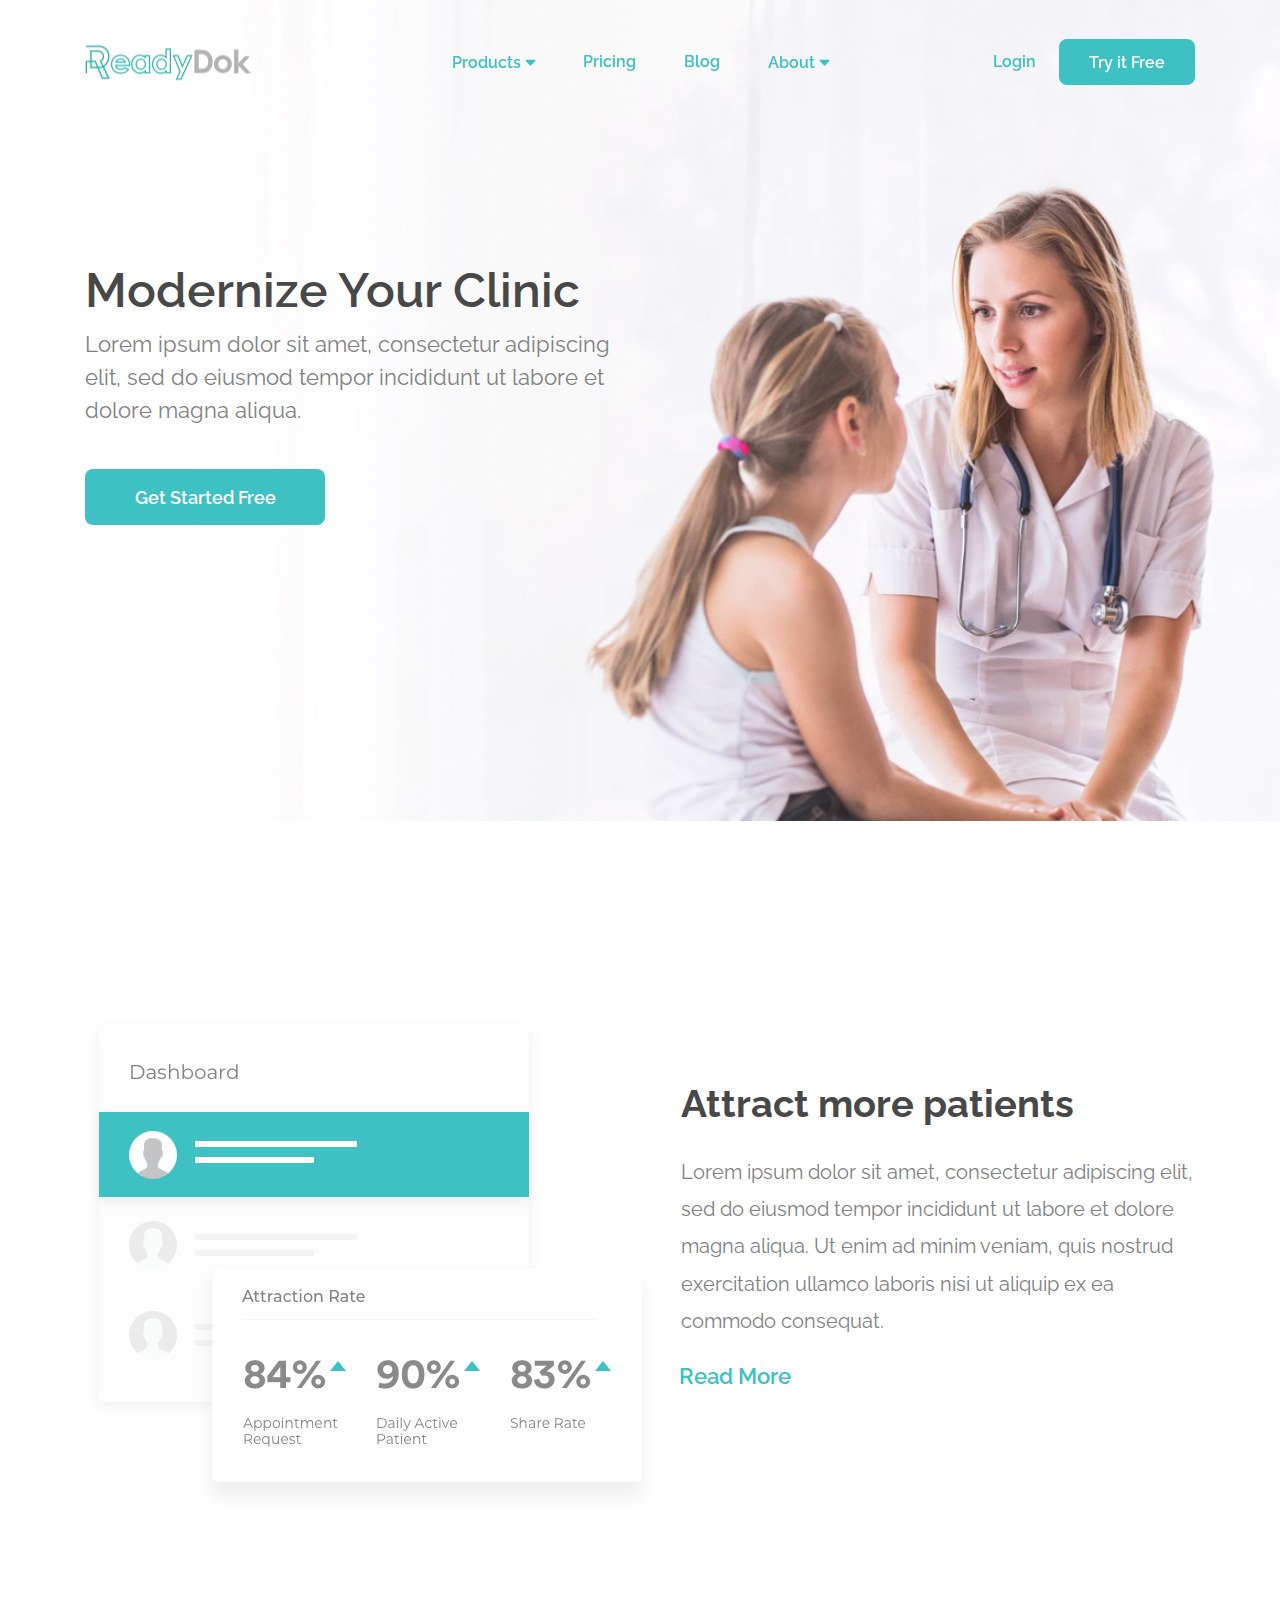
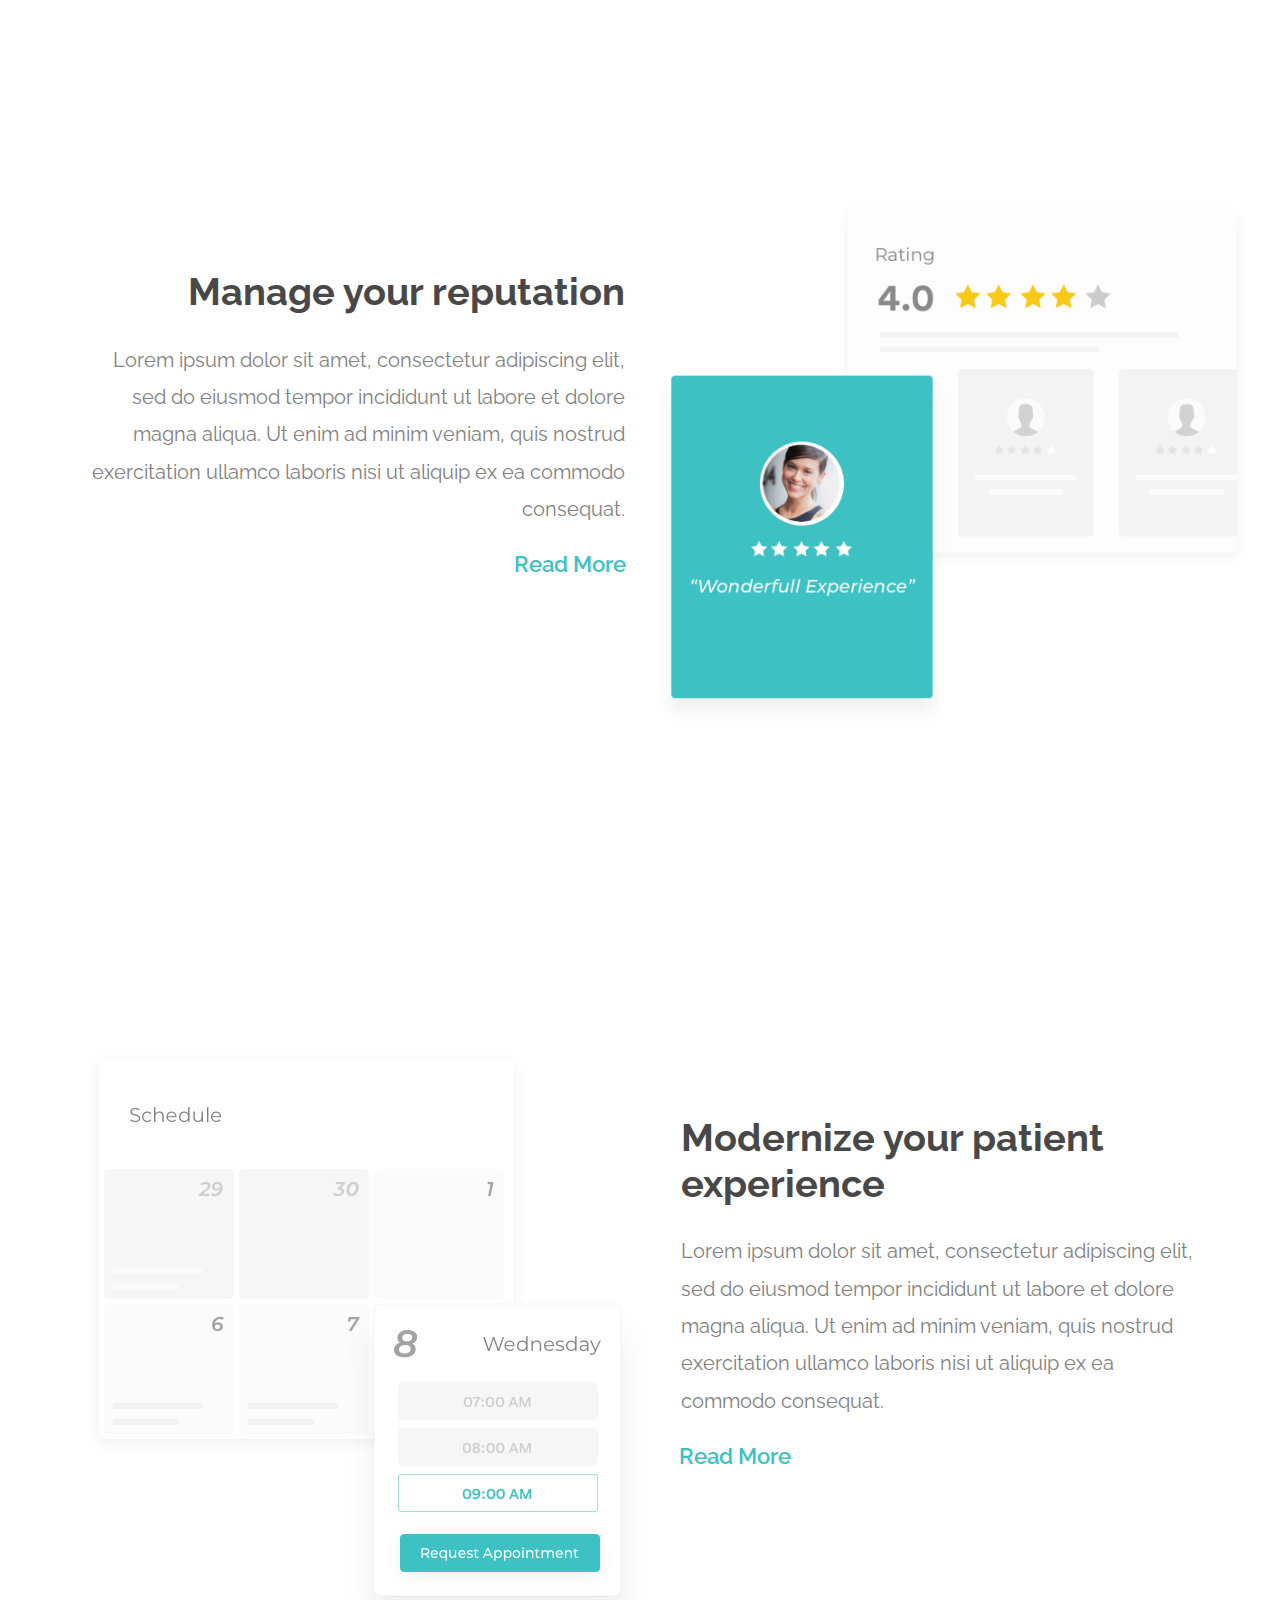
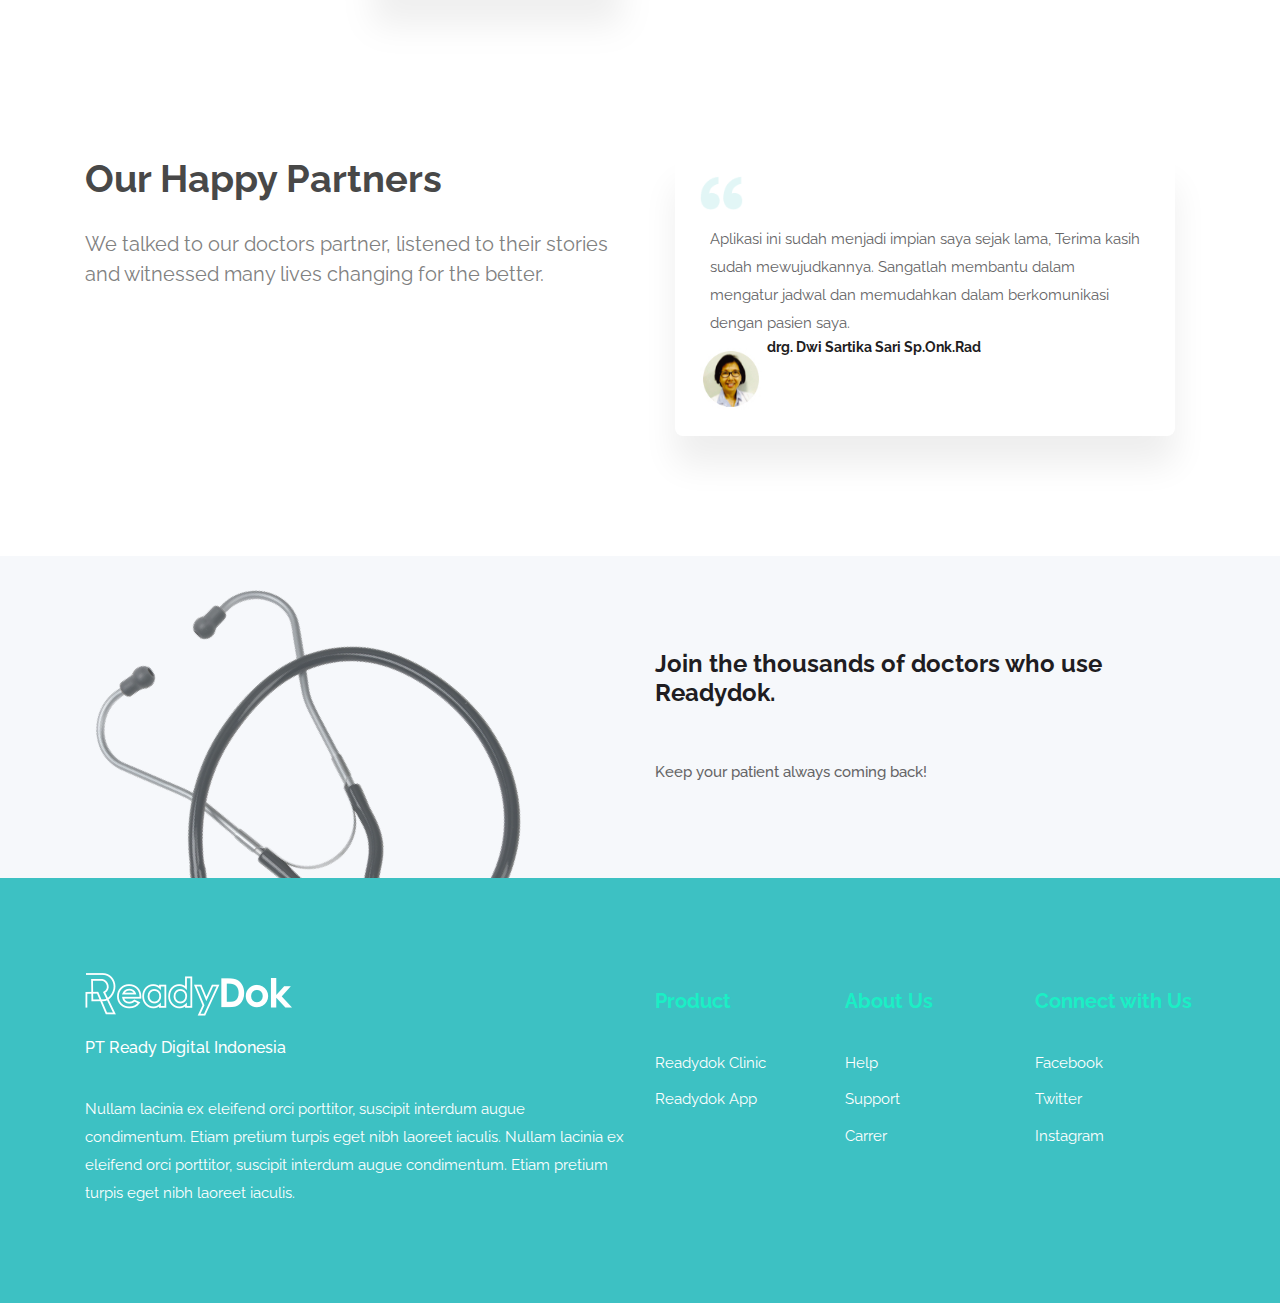
==== index.html @ 6774e6b7 "updated section form" ====
<!DOCTYPE html>
<html lang="en">
<head>
<title>Readydok - Modernize your clinic</title>
<meta charset="utf-8">
<meta http-equiv="X-UA-Compatible" content="IE=edge">
<meta name="description" content="HostSpace template project">
<meta name="viewport" content="width=device-width, initial-scale=1">
<link rel="stylesheet" type="text/css" href="styles/bootstrap-4.1.2/bootstrap.min.css">
<link href="plugins/font-awesome-4.7.0/css/font-awesome.min.css" rel="stylesheet" type="text/css">
<link rel="stylesheet" type="text/css" href="plugins/OwlCarousel2-2.2.1/owl.carousel.css">
<link rel="stylesheet" type="text/css" href="plugins/OwlCarousel2-2.2.1/owl.theme.default.css">
<link rel="stylesheet" type="text/css" href="plugins/OwlCarousel2-2.2.1/animate.css">
<link rel="stylesheet" type="text/css" href="styles/main_styles.css">
<link rel="stylesheet" type="text/css" href="styles/responsive.css">
</head>
<body>

<div class="super_container">
	
	<!-- Header -->

	<header class="header trans_400">
		<div class="container">
			<div class="row">
				<div class="col">
					<div class="header_content d-flex flex-row align-items-center justify-content-start trans_400">
						<div class="logo"><a href="#"><img src="images/logo-header.png" alt=""></a></div>
						<nav class="main_nav ml-auto mr-auto">
							<ul class="nav-menu navbar-nav flex-row">
								<li class="has-dropdown megamenu">
									<a href="#">Products</a>
									<div class="dropdown">
										<div class="dropdown-body">
											<div class="row">
												<div class="col-md-6">
													<img class="productpic" src="https://dwdqz3611m4qq.cloudfront.net/products/One_Wave_Showcase_nav.png" alt="">
													<h3>Product</h3>
													<p>TEsting aja ini siapa tao cocok sama isi fill nya</p>
													<a href="https://www.waveapps.com/onewave">Download sini</a>
												</div>
												<div class="col-md-6">
													<a href="#" class="dropdown-item" >
														<div class="headline">Ini headline</div>
														<div class="description">Ini descnyaoashdokasnfpajf</div>
													</a>
													<a href="#" class="dropdown-item" >
														<div class="headline">Ini headline</div>
														<div class="description">Ini descnyaoashdokasnfpajf</div>
													</a>
												</div>
											</div>
										</div>
									</div>
								</li>
								<li><a href="#">Pricing</a></li>
								<li><a href="#">Blog</a></li>
								<li class="has-dropdown">
										<a href="index.html">About</a>
										<div class="dropdown">
											<div class="dropdown-body">
												<ul class="dropdown-list">
													<li><a href=".html">Help</a></li>
													<li><a href=".html">Support</a></li>
												</ul>
											</div>
										</div>
									</li>
							</ul>
						</nav>
						<div class="log_reg">
							<div class="log_reg_content d-flex flex-row align-items-center justify-content-start">
								<div class="login log_reg_text"><a class="btn btn-link" href="#">Login</a></div>
								<div class="register log_reg_text"><a class="btn btn-secondary btn-lg" href="#">Try it Free</a></div>
							</div>
						</div>
						<div class="hamburger ml-auto"><i class="fa fa-bars" aria-hidden="true"></i></div>
					</div>
				</div>
			</div>
		</div>
	</header>

	<!-- Menu -->
	
	<div class="menu_overlay trans_400"></div>
	<div class="menu trans_400">
		<div class="menu_close_container"><div class="menu_close"><div></div><div></div></div></div>
		<div class="log_reg">
			<div class="log_reg_content d-flex flex-row align-items-center justify-content-end">
				<div class="login log_reg_text"><a href="#">Login</a></div>
				<div class="register log_reg_text"><a href="#">Register</a></div>
			</div>
		</div>
		<nav class="menu_nav">
			<ul>
				<li><a href=".html">Product</a></li>
				<li><a href=".html">Pricing</a></li>
				<li><a href=".html">Blog</a></li>
				<li><a href=".html">About Us</a></li>
			</ul>
		</nav>
	</div>

	<!-- Home -->

	<div class="home">
		<div class="home_background"></div>
		<div class="background_image background_city" style="background-image:url(images/image-hero.jpg)"></div>
		<div class="home_container">
			<div class="container">
				<div class="row">
					<div class="col-lg-6">
						<div class="home_content text-center">
							<div class="home_title">Modernize Your Clinic </div>
							<div class="home_text">Lorem ipsum dolor sit amet, consectetur adipiscing elit, sed do eiusmod tempor incididunt ut labore et dolore magna aliqua.</div>
						</div>
						<div class="getstarted log_reg_text"><a class="btn btn-secondary btn-lg" href="#">Get Started Free</a></div>
					</div>
				</div>
			</div>
		</div>
	</div>

	<!-- Intro -->

	<div class="intro">
		<div class="container">
			<div class="row intro_row">
				<div class="intro_dots magic_fade_in" style="background-image:url(images/dots.png)"></div>
				<!-- Intro Item -->
				<div class="col-lg-6 intro_col magic_fade_in">
					<div class="feature_images">
							<div class="intro_icon"><img src="images/icon-attract.png" alt=""></div>
					</div>
				</div>

				<!-- Intro Item -->
				<div class="col-lg-6 intro_col magic_fade_in">
					<div class="intro_item d-flex flex-column align-items-center justify-content-start text-center">
						<div class="intro_item_content">
							<div class="intro_item_title">Attract more patients</div>
							<div class="intro_item_text">
								<p>Lorem ipsum dolor sit amet, consectetur adipiscing elit, sed do eiusmod tempor incididunt ut labore et dolore magna aliqua. Ut enim ad minim veniam, quis nostrud exercitation ullamco laboris nisi ut aliquip ex ea commodo consequat.</p>
							</div>
							<div class="service_button trans_200"><a href="#">Read More</a></div>
						</div>
					</div>
				</div>
			</div>
		</div>
	</div>

	<!-- Services -->

	<div class="services">
		<div class="container">
			<div class="row services_row">
				
				<!-- Service -->
				<div class="col-lg-6 service_col magic_fade_in">
					<div class="section_2 d-flex flex-column align-items-center justify-content-start text-center trans_200">
						<div class="section_2_content">
							<div class="section_2_title">Manage your reputation</div>
							<div class="section_2_text">
								<p>Lorem ipsum dolor sit amet, consectetur adipiscing elit, sed do eiusmod tempor incididunt ut labore et dolore magna aliqua. Ut enim ad minim veniam, quis nostrud exercitation ullamco laboris nisi ut aliquip ex ea commodo consequat.</p>
							</div>
							<div class="manage_button trans_200"><a href="#">Read More</a></div>	
						</div>
					</div>
				</div>

				<!-- Service -->
				<div class="col-lg-6 service_col magic_fade_in">
					<div class="feature_images">
						<div class="manage_image"><img src="images/icon-manage.png" alt=""></div>
					</div>
				</div>
			</div>
		</div>
	</div>

	<!-- Pricing -->

	<div class="intro">
			<div class="container">
				<div class="row intro_row">
					<div class="intro_dots magic_fade_in" style="background-image:url(images/dots.png)"></div>
					<!-- Intro Item -->
					<div class="col-lg-6 intro_col magic_fade_in">
						<div class="feature_images">
								<div class="intro_icon"><img src="images/icon-modernize.png" alt=""></div>
						</div>
					</div>
	
					<!-- Intro Item -->
					<div class="col-lg-6 intro_col magic_fade_in">
						<div class="intro_item d-flex flex-column align-items-center justify-content-start text-center">
							<div class="intro_item_content">
								<div class="intro_item_title">Modernize your patient experience</div>
								<div class="intro_item_text">
									<p>Lorem ipsum dolor sit amet, consectetur adipiscing elit, sed do eiusmod tempor incididunt ut labore et dolore magna aliqua. Ut enim ad minim veniam, quis nostrud exercitation ullamco laboris nisi ut aliquip ex ea commodo consequat.</p>
								</div>
								<div class="service_button trans_200"><a href="#">Read More</a></div>
							</div>
						</div>
					</div>
				</div>
			</div>
	</div>

	
	<!--Testimoni-->
	<div class="testimoni">
		<div class="container">
			<div class="row testimoni_row">
				<!--Testimoni-->
				<div class="col-lg-6 service_col magic_fade_in">
					<div class="testimoni d-flex flex-column align-items-center justify-content-start text-center trans_200">
						<div class="testmoni_content">
							<div class="testimoni_title">Our Happy Partners</div>
							<div class="testimoni_text">We talked to our doctors partner, listened to their stories and witnessed many lives changing for the better.</div>
						</div>
					</div>
				</div>
				<div class="col-lg-6 service_col magic_fade_in">
					<div class="testimoni-box d-flex flex-column align-items-center justify-content-start text-center trans_200">
						<div class="card style="background-color: #ffffff;>
							<div class="card-body">
								<div class="col-md-12 text-center" style="height:50px;">
									<img class="citation" src="images/group-19.png"  alt="">
								</div>
								<div class="col-md-12 text-center">
									<p>Aplikasi ini sudah menjadi impian saya sejak lama, Terima kasih sudah mewujudkannya. Sangatlah membantu dalam mengatur jadwal dan memudahkan dalam berkomunikasi dengan pasien saya.</p>
								</div>
								<div class="col-md-4 text-center">
									<img class="doctorpp" src="images/group-3-copy.jpg" alt="">
								</div>
								<div class="col-md-8 text-center">
									<h3>drg. Dwi Sartika Sari Sp.Onk.Rad</h3>
								</div>
							</div>
						</div>
					</div>
				</div>
			</div>
		</div>
	</div>
	

	<!-- Why Choose Us -->

	<div class="choice">
		<div class="container">
			<div class="row row-lg-eq-height">
				
				<!-- Choice Image -->
				<div class="col-lg-6 choice_col magic_fade_in">
					<div class="choice_image"><img src="images/heine-gamma-32-acoustic-stethoscope.png" alt=""></div>
				</div>

				<!-- Choice Content -->
				<div class="col-lg-6 choice_col magic_fade_in">
					<div class="choice_content">
						<div class="section_title magic_fade_in"><h3>Join the thousands of doctors who use Readydok.</h3></div>
						<div class="choice_text">
							<p>Keep your patient always coming back!</p>
						</div>
						<!--Here container form-->
					</div>
				</div>
			</div>
		</div>
	</div>

	<!-- CTA -->
<!-- 
	<div class="cta">
		<div class="container">
		</div>
	</div> -->

	<!-- Footer -->

	<footer class="footer magic_fade_in">
		<div class="container">
			<div class="row">
				
				<div class="col-lg-6 footer_col magic_fade_in">
					<div class="footer_about">
						<div class="footer_logo"><a href="#"><img src="images/logo.png" alt=""></a></div>
						<div class="copyright"><p>PT Ready Digital Indonesia</p></div>
						<div class="footer_text">
							<p>Nullam lacinia ex eleifend orci porttitor, suscipit interdum augue condimentum. Etiam pretium turpis eget nibh laoreet iaculis. Nullam lacinia ex eleifend orci porttitor, suscipit interdum augue condimentum. Etiam pretium turpis eget nibh laoreet iaculis.</p>
						</div>
					</div>
				</div>

				<div class="col-lg-6 footer_col">
					<div class="footer_links">
						<div class="row">
							<div class="col-sm-4 footer_list_col magic_fade_in">
								<div class="footer_list_container">
									<div class="footer_list_title">Product</div>
									<ul class="footer_list">
										<li><a href="#">Readydok Clinic</a></li>
										<li><a href="#">Readydok App</a></li>
									</ul>
								</div>
							</div>
							<div class="col-sm-4 footer_list_col magic_fade_in">
								<div class="footer_list_container">
									<div class="footer_list_title">About Us</div>
									<ul class="footer_list">
										<li><a href="#">Help</a></li>
										<li><a href="#">Support</a></li>
										<li><a href="#">Carrer</a></li>
									</ul>
								</div>
							</div>
							<div class="col-sm-4 footer_list_col magic_fade_in">
								<div class="footer_list_container">
									<div class="footer_list_title">Connect with Us</div>
									<ul class="footer_list">
										<li><a href="#">Facebook</a></li>
										<li><a href="#">Twitter</a></li>
										<li><a href="#">Instagram</a></li>
									</ul>
								</div>
							</div>
						</div>
					</div>
				</div>

			</div>
		</div>
	</footer>
</div>

<script src="js/jquery-3.2.1.min.js"></script>
<script src="styles/bootstrap-4.1.2/popper.js"></script>
<script src="styles/bootstrap-4.1.2/bootstrap.min.js"></script>
<script src="plugins/greensock/TweenMax.min.js"></script>
<script src="plugins/greensock/TimelineMax.min.js"></script>
<script src="plugins/scrollmagic/ScrollMagic.min.js"></script>
<script src="plugins/OwlCarousel2-2.2.1/owl.carousel.js"></script>
<script src="plugins/easing/easing.js"></script>
<script src="plugins/progressbar/progressbar.min.js"></script>
<script src="plugins/parallax-js-master/parallax.min.js"></script>
<script src="js/custom.js"></script>
</body>
</html>
---- styles/main_styles.css ----
@charset "utf-8";
/* CSS Document */

/******************************

[Table of Contents]

1. Fonts
2. Body and some general stuff
3. Header
4. Menu
5. Home
6. Intro
7. Services
8. Pricing
9. Why Choose Us
10. CTA
11. Footer


******************************/

/***********
1. Fonts
***********/

@import url('https://fonts.googleapis.com/css?family=Raleway:300,400,500,600,700,800,900');

/*********************************
2. Body and some general stuff
*********************************/

*
{
	margin: 0;
	padding: 0;
	-webkit-font-smoothing: antialiased;
	-webkit-text-shadow: rgba(0,0,0,.01) 0 0 1px;
	text-shadow: rgba(0,0,0,.01) 0 0 1px;
}
body
{
	font-family: 'Raleway', sans-serif;
	font-size: 14px;
	font-weight: 400;
	background: #FFFFFF;
	color: #a5a5a5;
}
div
{
	display: block;
	position: relative;
	-webkit-box-sizing: border-box;
    -moz-box-sizing: border-box;
    box-sizing: border-box;
}
ul
{
	list-style: none;
	margin-bottom: 0px;
}
p
{
	font-family: 'Raleway', sans-serif;
	font-size: 15px;
	line-height: 1.8666;
	font-weight: 400;
	color: #656566;
	-webkit-font-smoothing: antialiased;
	-webkit-text-shadow: rgba(0,0,0,.01) 0 0 1px;
	text-shadow: rgba(0,0,0,.01) 0 0 1px;
}
p a
{
	display: inline;
	position: relative;
	color: inherit;
	border-bottom: solid 1px #ffa07f;
	-webkit-transition: all 200ms ease;
	-moz-transition: all 200ms ease;
	-ms-transition: all 200ms ease;
	-o-transition: all 200ms ease;
	transition: all 200ms ease;
}
p:last-of-type
{
	margin-bottom: 0;
}
a
{
	-webkit-transition: all 200ms ease;
	-moz-transition: all 200ms ease;
	-ms-transition: all 200ms ease;
	-o-transition: all 200ms ease;
	transition: all 200ms ease;
}
a, a:hover, a:visited, a:active, a:link
{
	text-decoration: none;
	-webkit-font-smoothing: antialiased;
	-webkit-text-shadow: rgba(0,0,0,.01) 0 0 1px;
	text-shadow: rgba(0,0,0,.01) 0 0 1px;
}
p a:active
{
	position: relative;
	color: #FF6347;
}
p a:hover
{
	color: #FFFFFF;
	background: #ffa07f;
}
p a:hover::after
{
	opacity: 0.2;
}
::selection
{
	background: rgba(27,239,197,0.75);
	color: #FFFFFF;
}
p::selection
{
	
}
h1{font-size: 48px;}
h2{font-size: 36px;}
h3{font-size: 24px;}
h4{font-size: 18px;}
h5{font-size: 14px;}
h1, h2, h3, h4, h5, h6
{
	font-family: 'Raleway', sans-serif;
	-webkit-font-smoothing: antialiased;
	-webkit-text-shadow: rgba(0,0,0,.01) 0 0 1px;
	text-shadow: rgba(0,0,0,.01) 0 0 1px;
	line-height: 1.2;
	font-weight: 700;
	color: #1f1d22;
}
h1::selection, 
h2::selection, 
h3::selection, 
h4::selection, 
h5::selection, 
h6::selection
{
	
}
.form-control
{
	color: #db5246;
}
section
{
	display: block;
	position: relative;
	box-sizing: border-box;
}
.clear
{
	clear: both;
}
.clearfix::before, .clearfix::after
{
	content: "";
	display: table;
}
.clearfix::after
{
	clear: both;
}
.clearfix
{
	zoom: 1;
}
.float_left
{
	float: left;
}
.float_right
{
	float: right;
}
.trans_200
{
	-webkit-transition: all 200ms ease;
	-moz-transition: all 200ms ease;
	-ms-transition: all 200ms ease;
	-o-transition: all 200ms ease;
	transition: all 200ms ease;
}
.trans_300
{
	-webkit-transition: all 300ms ease;
	-moz-transition: all 300ms ease;
	-ms-transition: all 300ms ease;
	-o-transition: all 300ms ease;
	transition: all 300ms ease;
}
.trans_400
{
	-webkit-transition: all 400ms ease;
	-moz-transition: all 400ms ease;
	-ms-transition: all 400ms ease;
	-o-transition: all 400ms ease;
	transition: all 400ms ease;
}
.trans_500
{
	-webkit-transition: all 500ms ease;
	-moz-transition: all 500ms ease;
	-ms-transition: all 500ms ease;
	-o-transition: all 500ms ease;
	transition: all 500ms ease;
}
.fill_height
{
	height: 100%;
}
.super_container
{
	width: 100%;
	overflow: hidden;
}
.prlx_parent
{
	overflow: hidden;
}
.prlx
{
	height: 130% !important;
}
.parallax-window
{
    min-height: 400px;
    background: transparent;
}
.parallax_background
{
	position: absolute;
	top: 0;
	left: 0;
	width: 100%;
	height: 100%;
}
.background_image
{
	position: absolute;
	top: 0;
	left: 0;
	width: 100%;
	height: 100%;
	background-repeat: no-repeat;
	background-size: cover;
	background-position: center center;
}
.nopadding
{
	padding: 0px !important;
}
.section_title h2
{
	color: #1f1d22;
	line-height: 0.75;
}

/*********************************
3. Header
*********************************/

.header
{
	position: fixed;
	top: 0;
	left: 0;
	width: 100vw;
	background: transparent;
	z-index: 100;
}
.header.scrolled
{
	background: #FFFFFF;
	padding-top: 6px;
	box-shadow: 0 5px 50px rgba(40,40,40,.15);
}
.header_content
{
	width: 100%;
	height: 124px;
	-webkit-transition: all 400ms ease;
	-moz-transition: all 400ms ease;
	-ms-transition: all 400ms ease;
	-o-transition: all 400ms ease;
	transition: all 400ms ease;
}
.header.scrolled .header_content
{
	height: 80px;
}
.logo
{
	position: absolute;
	top: 50%;
	left: 0;
	-webkit-transform: translateY(-50%);
	-moz-transform: translateY(-50%);
	-ms-transform: translateY(-50%);
	-o-transform: translateY(-50%);
	transform: translateY(-50%);
}
.logo a
{
	display: block;
	font-size: 24px;
	font-weight: 600;
	color: #FFFFFF;
}
.logo a span
{
	color: #1befc5;
}
.main_nav ul li:not(:last-child)
{
	margin-right: 48px;
}
.main_nav ul li a
{
	font-size: 16px;
	font-weight: 600;
	color: #3dc1c3;
}
.main_nav ul li.active a,
.main_nav ul li a:hover
{
	color: #0da1a3;
}
.log_reg
{
	position: absolute;
	top: 50%;
	right: 0;
	-webkit-transform: translateY(-50%);
	-moz-transform: translateY(-50%);
	-ms-transform: translateY(-50%);
	-o-transform: translateY(-50%);
	transform: translateY(-50%);
}
.log_reg_text a
{
	font-size: 16px;
	font-weight: 600;
	color: #FFFFFF;
}
.log_reg_text a:hover
{
	color: #1befc5;
}

.hamburger
{
	display: none;
	cursor: pointer;
	border: solid 1px transparent;
	border-radius: 7px;
	-webkit-transition: all 200ms ease;
	-moz-transition: all 200ms ease;
	-ms-transition: all 200ms ease;
	-o-transition: all 200ms ease;
	transition: all 200ms ease;
}
.hamburger:hover
{
	border: solid 1px rgba(255,255,255,0.15);
}
.hamburger i
{
	font-size: 20px;
	color: #FFFFFF;
	padding: 5px;
}
.btn-secondary
{
	background-color: #3dc1c3;
	border: none;
	color:#FFFFFF !important;
	border-radius: 8px;
	height: 46px;
	width: 136px;
	text-align: center;	
	vertical-align: middle;
	line-height: 32px;
}

.btn-secondary:hover
{
	background: #0da1a3;
	border: none;
	color: #FFFFFF !important;
	border-radius: 8px;
}
.btn-link
{
	margin-right: 10px;
	color: #3dc1c3 !important;
}

/*********************************
4. Menu
*********************************/

.menu
{
	position: fixed;
	top: 0;
	right: -350px;
	width: 350px;
	height: 100vh;
	background: #200e35;
	z-index: 102;
	padding-left: 30px;
	padding-right: 30px;
	padding-top: 50px;
}
.menu.active
{
	right: 0;
}
.menu_overlay
{
	position: fixed;
	top: 0;
	right: 0;
	width: 100vw;
	height: 100vh;
	background: rgba(255,255,255,0.55);
	z-index: 101;
	visibility: hidden;
	opacity: 0;
}
.menu_overlay.active
{
	visibility: visible;
	opacity: 1;
}
.menu_close_container
{
	position: absolute;
    top: 41px;
    left: 28px;
    width: 18px;
    height: 18px;
    transform-origin: center center;
    -webkit-transform: rotate(45deg);
    -moz-transform: rotate(45deg);
    -ms-transform: rotate(45deg);
    -o-transform: rotate(45deg);
    transform: rotate(45deg);
    cursor: pointer;
    z-index: 1;
}
.menu_close
{
    width: 100%;
    height: 100%;
    transform-style: preserve-3D;
}
.menu_close div
{
    width: 100%;
    height: 2px;
    background: #FFFFFF;
    top: 8px;
    -webkit-transition: all 200ms ease;
    -moz-transition: all 200ms ease;
    -ms-transition: all 200ms ease;
    -o-transition: all 200ms ease;
    transition: all 200ms ease;
}
.menu_close div:last-of-type
{
    -webkit-transform: rotate(90deg) translateX(-2px);
    -moz-transform: rotate(90deg) translateX(-2px);
    -ms-transform: rotate(90deg) translateX(-2px);
    -o-transform: rotate(90deg) translateX(-2px);
    transform: rotate(90deg) translateX(-2px);
    transform-origin: center;
}
.menu_close:hover div
{
    background: #1befc5;
}
.menu .log_reg
{
	display: block;
	position: relative;
	top: auto;
	right: auto;
	text-align: right;
}
.menu_nav
{
	margin-top: 50px;
}
.menu_nav ul li:not(:last-child)
{
	margin-bottom: 3px;
}
.menu_nav ul li a
{
	font-size: 24px;
	font-weight: 500;
	color: rgba(255,255,255,0.75);
}
.menu_nav ul li a:hover
{
	color: #1befc5;
}

/*********************************
5. Menu Extended
*********************************/

.nav-menu li.has-dropdown {
	position: relative;
  }
  
  .nav-menu li.has-dropdown>a:after {
	font-family: 'FontAwesome';
	content: "\f0d7";
	margin-left: 5px;
  }
  
  .nav-menu li.has-dropdown>.dropdown {
	position: absolute;
	left: 0;
	width: 200px;
	text-align: left;
	z-index: 60;
	-webkit-transform: translateY(10px);
	-ms-transform: translateY(10px);
	transform: translateY(10px);
	opacity: 0;
	visibility: hidden;
	-webkit-transition: 0.2s all;
	transition: 0.2s all;
  }
  
  .nav-menu li.has-dropdown:hover>.dropdown {
	margin-top: 30px;
	-webkit-transform: translateY(0px);
	-ms-transform: translateY(0px);
	transform: translateY(0px);
	opacity: 1;
	visibility: visible;
  }
  
  .nav-menu li.has-dropdown>.dropdown .dropdown-body {
	background-color: #fff;
	-webkit-box-shadow: 0px 0px 10px 0px rgba(0, 0, 0, 0.1);
	box-shadow: 0px 0px 10px 0px rgba(0, 0, 0, 0.1);
	border-top: 2px solid #3dc1c3;
  }
  
  .dropdown .dropdown-list li {
	border-bottom: 1px solid #e8eaed;
  }
  
  .dropdown .dropdown-list li a {
	display: block;
	padding: 10px;
	line-height: 20px;
  }
  
  .dropdown .dropdown-heading {
	text-transform: uppercase;
	font-size: 14px;
	margin-top: 0px;
	margin-bottom: 10px;
	line-height: 30px;
  }
  
  /*----------------------------*\
	  mega dropdown
  \*----------------------------*/
  
  .nav-menu li.has-dropdown.megamenu {
	position: static;
  }
  
  .nav-menu li.has-dropdown.megamenu>.dropdown {
	width: 80%;
  }
  
  .nav-menu li.has-dropdown.megamenu>.dropdown .dropdown-body {
	margin-top: 30px;
	padding: 30px;
  }
  
  .nav-menu li.has-dropdown.megamenu>.dropdown .dropdown-list {
	margin-bottom: 30px;
  }
  
  .nav-menu li.has-dropdown.megamenu>.dropdown .dropdown-list li a {
	padding-left: 0px;
	padding-right: 0px;
  }
  
  .dropdown-body .productpic {
	height: 60%;
	width: 60%;
  }
  
  /*----------------------------*\
	  tab dropdown
  \*----------------------------*/
  
  .nav-menu li.has-dropdown.megamenu>.dropdown.tab-dropdown .tab-content {
	z-index: 70;
	position: relative;
	margin-left: -30px;
  }
  
  .nav-menu li.has-dropdown.megamenu>.dropdown.tab-dropdown .tab-nav {
	background-color: #1b1c1e;
	-webkit-box-shadow: 0px 0px 2px 0px rgba(0, 0, 0, 0.1);
	box-shadow: 0px 0px 2px 0px rgba(0, 0, 0, 0.1);
	position: relative;
	z-index: 60;
  }
  
  .nav-menu li.has-dropdown.megamenu>.dropdown.tab-dropdown .tab-nav li {
	border-bottom: 1px solid #323335;
  }
  
  .nav-menu li.has-dropdown.megamenu>.dropdown.tab-dropdown .tab-nav li a {
	display: block;
	padding: 15px;
	color: #fff;
	font-weight: 700;
	font-size: 12px;
	text-transform: uppercase;
  }
  
  .nav-menu li.has-dropdown.megamenu>.dropdown.tab-dropdown .tab-nav li.active {
	background: #ee4266
  }
  
  .nav-menu li.has-dropdown.megamenu>.dropdown.tab-dropdown .tab-nav li.active a {
	color: #fff;
  }
/*********************************
5. Home
*********************************/

.home
{
	width: 100%;
	height: 821px;
}
.home_background
{
	position: absolute;
	top: 0;
	left: 0;
	width: 100%;
	height: 100%;
	background-color: #4d1d85;
    background-image: linear-gradient(to bottom, #200e35, #4d1d85);
    background: #4d1d85;
    background: linear-gradient(to bottom, #200e35, #4d1d85);
    z-index: 1;
}
.background_city
{
	z-index: 3;
}
@-webkit-keyframes cloud_anim
{
	0%
	{
		left: -138px;
	}
	100%
	{
		left: calc(100vw + 138px);
	}
}
@keyframes cloud_anim
{
	0%
	{
		left: -138px;
	}
	100%
	{
		left: calc(100vw + 138px);
	}
}
.home_container
{
	position: absolute;
	left: 0;
	top: 31.9%;
	width: 100%;
	z-index: 5;
}
.home_content
{

}
.home_title
{
	font-size: 48px;
	font-weight: 600;
	color: #484848;
	line-height: 1.2;
	text-align: left;
}
.home_text
{
	max-width: 750px;
	font-size: 22px;
	color: #818181;
	margin-left: auto;
	margin-right: auto;
	margin-top: 9px;
	text-align: left;
}
.getstarted .btn-secondary
{
	margin-top: 42px;
	width: 240px;
	height: 56px;
	border-radius: 8px;
	font-size: 18px;
	text-align: center;	
	vertical-align: middle;
	line-height: 41px;
}

/*********************************
6. Intro
*********************************/

.intro
{
	width: 100%;
	background: #FFFFFF;
	padding-top: 96px;
	padding-bottom: 97px;
}
.intro_row
{
	margin-top: 98px;
}
.intro_dots
{
	position: absolute;
    top: -137px;
    left: 0;
    width: 100%;
    height: 100%;
    background-repeat: no-repeat;
    background-position: center center;
	background-size: contain;
}
.intro_icon_container
{
	width: 143px;
	height: 143px;
	border-radius: 50%;
	background: #d5dfe3;
}
.intro_col:nth-child(3) .intro_icon_container
{
	background: #1befc5;
}
.intro_icon_container::before
{
	position: absolute;
	top: 50%;
	left: 50%;
	-webkit-transform: translate(-50%, -50%);
	-moz-transform: translate(-50%, -50%);
	-ms-transform: translate(-50%, -50%);
	-o-transform: translate(-50%, -50%);
	transform: translate(-50%, -50%);
	width: 188px;
	height: 188px;
	border-radius: 50%;
	z-index: 0;
	background: rgba(213,223,227,0.25);
	content: '';
}
.intro_col:nth-child(3) .intro_icon_container::before
{
	background: rgba(27,239,197,0.25);
}


.intro_item_content
{
	padding-top: 66px;
	margin-left: 26px;
}
.intro_item_title
{
	font-size: 38px;
	font-weight: 700;
	color: #484848;
	line-height: 1.2;
	text-align: left;
}
.intro_item_text p
{
	margin-top: 27px;
	text-align: left;
	font-size: 20px;
	color: #818181;
}
.intro_button
{
	width: 257px;
	height: 63px;
	border-radius: 12px;
	background: #715691;
	margin-top: 86px;
}
.intro_button:hover
{
	background: #1befc5;
}
.intro_button a
{
	display: block;
	font-size: 16px;
	font-weight: 700;
	color: #FFFFFF;
	line-height: 63px;
}

/*********************************
7. Services
*********************************/

.services
{
	width: 100%;
	padding-top: 96px;
	padding-bottom: 127px;
}
.services .section_title h2
{
	color: #FFFFFF;
}
.services_row
{
	margin-top: 95px;
}
.service
{
	width: 100%;
	background: #FFFFFF;
	border-radius: 12px;
	padding-top: 58px;
	padding-bottom: 66px;
	padding-left: 30px;
	padding-right: 30px;
	border: solid 2px transparent;
}
.section_2_content
{
	padding-top: 66px;
}
.section_2_title
{
	font-size: 38px;
	font-weight: 700;
	color: #484848;
	line-height: 1.2;
	text-align: right;
}
.section_2_text p
{
	margin-top: 27px;
	text-align: right;
	font-size: 20px;
	color: #818181;
}
.manage_image img
{
	width: 110%;
}
.service_button
{
	position: absolute;
	left: 50%;
	margin-top: 5px;
	-webkit-transform: translateX(-50%);
	-moz-transform: translateX(-50%);
	-ms-transform: translateX(-50%);
	-o-transform: translateX(-50%);
	transform: translateX(-165%);
	width: 157px;
	height: 63px;
	text-align: left;
	font-size: 18px;
	border-radius: 12px;
	color: #3dc1c3 !important;
}
.service_button:hover
{
	color: #1befc5;
}
.service_button a
{
	display: block;
	font-size: 22px;
	font-weight: 600;
	color: #3dc1c3;
	line-height: 63px;
}
.service_button:hover a
{
	color: #1befc5;;
}

.manage_button
{
	position: absolute;
	right: 10%;
	margin-top: 5px;
	-webkit-transform: translateX(-50%);
	-moz-transform: translateX(-50%);
	-ms-transform: translateX(-50%);
	-o-transform: translateX(-50%);
	transform: translateX(35%);
	width: 157px;
	height: 63px;
	text-align: right;
	font-size: 18px;
	border-radius: 12px;
	color: #3dc1c3 !important;
}

.manage_button:hover
{
	color: #1befc5;
}

.manage_button a
{
	display: block;
	font-size: 22px;
	font-weight: 600;
	color: #3dc1c3;
	line-height: 63px;
}

.manage_button:hover a 
{
	color: #1befc5;;
}
/*********************************
8. Pricing
*********************************/

.pricing
{
	width: 100%;
	background: #FFFFFF;
	padding-top: 94px;
	padding-bottom: 98px;
}
.pricing_container
{
	width: 100%;
	border-radius: 12px;
	border: solid 2px #d5dfe3;
	overflow: hidden;
}
.pricing_item
{
	width: 25%;
}
.pricing_item:not(:last-child)
{
	border-right: solid 2px #d5dfe3;
}
.pricing_title
{
	height: 129px;
	background: #4d1d85;
	font-size: 30px;
	font-weight: 700;
	color: #FFFFFF;
	line-height: 129px;
	-webkit-transition: all 200ms ease;
	-moz-transition: all 200ms ease;
	-ms-transition: all 200ms ease;
	-o-transition: all 200ms ease;
	transition: all 200ms ease;
}
.pricing_item:hover .pricing_title
{
	color: #1befc5;
}
.pricing_content
{
	padding-top: 50px;
	padding-bottom: 37px;
}
.package_price
{
	font-size: 36px;
	font-weight: 700;
	color: #715691;
}
.package_price span
{
	display: inline-block;
	position: relative;
	font-size: 14px;
	font-weight: 500;
	color: #1f1d22;
	-webkit-transform: translate(-5px, 12px);
	-moz-transform: translate(-5px, 12px);
	-ms-transform: translate(-5px, 12px);
	-o-transform: translate(-5px, 12px);
	transform: translate(-5px, 12px);
}
.pricing_list
{
	margin-top: 89px;
}
.pricing_list ul li:not(:last-child)
{
	margin-bottom: 26px;
}
.pricing_list ul li span
{
	font-size: 16px;
	font-weight: 500;
	color: #656566;
	margin-left: 10px;
}
.pack_ok span
{
	color: #1f1d22 !important;
	font-weight: 600 !important;
}
.pricing_button
{
	width: 132px;
	height: 53px;
	margin-top: 75px;
	background: #1befc5;
	border-radius: 12px;
	-webkit-transition: all 200ms ease;
	-moz-transition: all 200ms ease;
	-ms-transition: all 200ms ease;
	-o-transition: all 200ms ease;
	transition: all 200ms ease;
}
.pricing_button a
{
	display: block;
	font-size: 16px;
	font-weight: 700;
	color: #35214d;
	line-height: 53px;
}
.pricing_button:hover
{
	background: #7836c6;
}
.pricing_button:hover a
{
	color: #FFFFFF;
}

/*********************************
9. Why Choose Us
*********************************/

.testimoni
{
	width: 100%;
	height: 400px;
	background: #FFFFFF;
}
.testimoni_content
{
	margin-top: 200px;
	padding-top: 66%;
}
.testimoni_title
{
	font-size: 38px;
	font-weight: 700;
	color: #484848;
	line-height: 1.2;
	text-align: left;
}
.testimoni_text
{
	margin-top: 27px;
	text-align: left;
	font-size: 20px;
	color: #818181;
}

.card
{
	height: 280px;
	width: 500px;
	border: none;
	border-radius: 8px;
	/* background-color: #FFFFFF; */
	box-shadow: 0 29px 34px 0 rgba(0, 0, 0, 0.07);
}

.card-body img
{
	float: left;
	width: 10%;
	margin-left: -10px;
}

.card-body p
{
	text-align: left;
}

.card-body .doctorpp
{
	margin-top: 10px;
	width: 50%;
}

.card-body h3
{
	font-size: 14px;
}
/*********************************
9. Why Choose Us
*********************************/

.choice
{
	width: 100%;
	background: #f6f8fb;
	z-index: -1;
}
.choice_image
{
	position: absolute;
	margin-bottom: -20%;
	bottom: 0;
	left: 25px;
}
.choice_content
{
	padding-top: 94px;
	padding-bottom: 91px;
}
.choice_text
{
	margin-top: 51px;
}
.choice_text p
{
	font-weight: 500;
}
.choice_list
{
	margin-top: 52px;
}
.choice_icon
{
	width: 64px;
	height: 64px;
}
.choice_icon img
{
	max-width: 100%;
}
.choice_title
{
	font-size: 18px;
	font-weight: 500;
	color: #1f1d22;
	margin-top: 20px;
}

/*********************************
10. CTA
*********************************/

.cta
{
	width: 100%;
	height: 120px;
	background: #3dc1c3;
}
.cta_content
{
	width: 100%;
	height: 135px;
	padding-left: 5px;
}
.cta_title
{
	display: inline-block;
	font-size: 36px;
	font-weight: 700;
	color: #FFFFFF;
	line-height: 1.2;
}
.cta_price
{
	font-size: 48px;
	color: #1befc5;
	font-weight: 700;
	-webkit-transform: translateY(-8px);
	-moz-transform: translateY(-8px);
	-ms-transform: translateY(-8px);
	-o-transform: translateY(-8px);
	transform: translateY(-8px);
}
.cta_price span
{
	font-size: 16px;
}
.cta_price span:first-child
{
	margin-right: 5px;
}
.cta_button
{
	width: 148px;
	height: 63px;
	border-radius: 12px;
	background: #1befc5;
	text-align: center;
	-webkit-transform: translateY(4px);
	-moz-transform: translateY(4px);
	-ms-transform: translateY(4px);
	-o-transform: translateY(4px);
	transform: translateY(4px);
	-webkit-transition: all 200ms ease;
	-moz-transition: all 200ms ease;
	-ms-transition: all 200ms ease;
	-o-transition: all 200ms ease;
	transition: all 200ms ease;
}
.cta_button a
{
	display: block;
	font-size: 16px;
	font-weight: 700;
	color: #35214d;
	line-height: 63px;
}
.cta_button:hover
{
	background: #26064c;
}
.cta_button:hover a
{
	color: #FFFFFF;
}

/*********************************
11. Footer
*********************************/

.footer
{
	width: 100%;
	background: #3dc1c3;
	padding-top: 95px;
	padding-bottom: 95px;
	z-index: 3;
}
.footer_logo
{
	font-size: 47px;
	color: #FFFFFF;
	font-weight: 600;
	line-height: 0.75;
}
.footer_logo span
{
	color: #1befc5;
}
.copyright
{
	font-size: 11px;
	font-weight: 400;
	color: #715691;
	margin-top: 17px;
}
.footer_text
{
	margin-top: 33px;
}
.footer_text p
{
	color: #FFFFFF;
}
.contact_container
{
	margin-top: 38px;
}
.contact_form > div:not(:last-of-type)
{
	margin-bottom: 21px;
}
.contact_input
{
	width: 100%;
	height: 49px;
	border: none;
	outline: none;
	border-radius: 12px;
	background: #715691;
	padding-left: 29px;
	color: #FFFFFF;
}
.contact_textarea
{
	height: 142px;
	padding-top: 15px;
}
.contact_input::-webkit-input-placeholder
{
	font-size: 12px !important;
	font-weight: 400 !important;
	color: #FFFFFF !important;
}
.contact_input:-moz-placeholder
{
	font-size: 12px !important;
	font-weight: 400 !important;
	color: #FFFFFF !important;
}
.contact_input::-moz-placeholder
{
	font-size: 12px !important;
	font-weight: 400 !important;
	color: #FFFFFF !important;
} 
.contact_input:-ms-input-placeholder
{ 
	font-size: 12px !important;
	font-weight: 400 !important;
	color: #FFFFFF !important;
}
.contact_input::input-placeholder
{
	font-size: 12px !important;
	font-weight: 400 !important;
	color: #FFFFFF !important;
}
.contact_button
{
	width: 108px;
	height: 52px;
	background: #1befc5;
	border: none;
	outline: none;
	border-radius: 12px;
	cursor: pointer;
	font-size: 16px;
	font-weight: 700;
	color: #35214d;
	margin-top: 23px;
}
.footer_links
{
	padding-top: 13px;
}
.footer_list_col:not(:nth-child(n+3))
{
	margin-bottom: 45px;
}
.footer_list_title
{
	font-size: 20px;
	font-weight: 700;
	color: #1befc5;
}
.footer_list
{
	margin-top: 36px;
}
.footer_list li:not(:last-of-type)
{
	margin-bottom: 14px;
}
.footer_list li a
{
	font-size: 15px;
	font-weight: 400;
	color: #FFFFFF;
}
.footer_list li a:hover
{
	color: #1befc5;
}

.copyright p
{
	color: #FFFFFF;
	font-weight: 500;
	font-size: 16px;
}
---- styles/responsive.css ----
@charset "utf-8";
/* CSS Document */

/******************************

[Table of Contents]

1. 1600px
2. 1440px
3. 1280px
4. 1199px
5. 1024px
6. 991px
7. 959px
8. 880px
9. 768px
10. 767px
11. 539px
12. 479px
13. 400px

******************************/

/************
1. 1600px
************/

@media only screen and (max-width: 1600px)
{
	
}

/************
2. 1440px
************/

@media only screen and (max-width: 1440px)
{
	
}

/************
3. 1380px
************/

@media only screen and (max-width: 1380px)
{
	
}

/************
3. 1280px
************/

@media only screen and (max-width: 1280px)
{
	
}

/************
4. 1199px
************/

@media only screen and (max-width: 1199px)
{
	.main_nav ul li:not(:last-child)
	{
		margin-right: 40px;
	}
	.cta_title
	{
		font-size: 30px;
	}
	.cta_price
	{
		font-size: 36px;
	}
}

/************
4. 1100px
************/

@media only screen and (max-width: 1100px)
{
	
}

/************
5. 1024px
************/

@media only screen and (max-width: 1024px)
{
	
}

/************
6. 991px
************/

@media only screen and (max-width: 991px)
{
	.main_nav,
	.log_reg
	{
		display: none;
	}
	.hamburger
	{
		display: block;
	}
	.domain_search_input
	{
		height: 50px;
	}
	.domain_search_dropdown
	{
		height: 50px;
	}
	.domain_search_input::-webkit-input-placeholder
	{
		font-size: 20px !important;
	}
	.domain_search_input:-moz-placeholder
	{
		font-size: 20px !important;
	}
	.domain_search_input::-moz-placeholder
	{
		font-size: 20px !important;
	} 
	.domain_search_input:-ms-input-placeholder
	{ 
		font-size: 20px !important;
	}
	.domain_search_input::input-placeholder
	{
		font-size: 20px !important;
	}
	.domain_search_selected,
	.domain_search_dropdown ul li,
	.domain_search_button
	{
		font-size: 20px;
	}
	.domain_search_button
	{
		height: 50px;
	}
	.intro_dots
	{
		display: none;
	}
	.intro_col:not(:last-child)
	{
		margin-bottom: 80px;
	}
	.service_col:not(:last-child)
	{
		margin-bottom: 95px;
	}
	.pricing_item
	{
		width: 50%;
	}
	.pricing_item:not(:last-child)
	{
		border-right: none;
	}
	.pricing_item:nth-child(odd)
	{
		border-right: solid 2px #d5dfe3;
	}
	.choice_image
	{
		display: none;
	}
	.cta_content
	{
		height: 300px;
	}
	.cta_price
	{
		margin-top: 11px;
	}
	.cta_button
	{
		margin-top: 11px;
	}
	.footer_col:not(:last-child)
	{
		margin-bottom: 95px;
	}
}

/************
7. 959px
************/

@media only screen and (max-width: 959px)
{
	
}

/************
8. 880px
************/

@media only screen and (max-width: 880px)
{
	
}

/************
9. 768px
************/

@media only screen and (max-width: 768px)
{
	
}

/************
10. 767px
************/

@media only screen and (max-width: 767px)
{
	.home_title
	{
		font-size: 48px;
	}
	.domain_search_form > div
	{
		width: 100%;
		margin-right: 0;
	}
	.domain_search_button
	{
		margin-top: 18px;
	}
	.contact_form > div:not(:last-of-type)
	{
		margin-bottom: 0px;
	}
	.contact_form div:not(:last-of-type)
	{
		margin-bottom: 21px;
	}
}

/************
11. 575px
************/

@media only screen and (max-width: 575px)
{
	h2
	{
		font-size: 30px;
	}
	p
	{
		font-size: 13px;
	}
	.home
	{
		height: 75vh;
	}
	.home_title
	{
		font-size: 36px;
	}
	.domain_search_input,
	.domain_search_dropdown,
	.domain_search_button
	{
		height: 40px;
	}
	.domain_search_input::-webkit-input-placeholder
	{
		font-size: 16px !important;
	}
	.domain_search_input:-moz-placeholder
	{
		font-size: 16px !important;
	}
	.domain_search_input::-moz-placeholder
	{
		font-size: 16px !important;
	} 
	.domain_search_input:-ms-input-placeholder
	{ 
		font-size: 16px !important;
	}
	.domain_search_input::input-placeholder
	{
		font-size: 16px !important;
	}
	.domain_search_selected,
	.domain_search_dropdown ul li,
	.domain_search_button
	{
		font-size: 16px;
	}
	.intro_icon_container
	{
		width: 100px;
		height: 100px;
	}
	.intro_icon_container::before
	{
		width: 133px;
		height: 133px;
	}
	.intro_icon
	{
	    width: 40px;
	    height: 40px;
	}
	.intro_item_content
	{
		padding-top: 58px;
	}
	.intro_item_text
	{
		margin-top: 22px;
	}
	.intro_button a
	{
		font-size: 14px;
		line-height: 53px;
	}
	.intro_button
	{
		width: 227px;
		height: 53px;
	}
	.pricing_item
	{
		width: 100%;
	}
	.pricing_item:not(:last-child)
	{
		border-right: none;
	}
	.pricing_item:nth-child(odd)
	{
		border-right: none;
	}
	.package_price
	{
		font-size: 30px;
	}
	.choice_icon
	{
		width: 48px;
		height: 48px;
	}
	.choice_title
	{
		font-size: 15px;
	}
	.cta_title
	{
		font-size: 24px;
	}
	.cta_content
	{
		height: 258px;
	}
	.cta_price
	{
		font-size: 24px;
		margin-top: 11px;
	}
	.cta_price span
	{
		font-size: 14px;
	}
	.cta_button
	{
		width: 128px;
		height: 53px;
		margin-top: 11px;
	}
	.cta_button a
	{
		font-size: 14px;
		line-height: 53px;
	}
	.footer_logo
	{
		font-size: 36px;
	}
	.footer_list_col:not(:nth-child(n+3))
	{
		margin-bottom: 0px;
	}
	.footer_list_col:not(:last-child)
	{
		margin-bottom: 60px;
	}
}

/************
11. 539px
************/

@media only screen and (max-width: 539px)
{
	
}

/************
12. 480px
************/

@media only screen and (max-width: 480px)
{
	
}

/************
13. 479px
************/

@media only screen and (max-width: 479px)
{
	
}

/************
14. 400px
************/

@media only screen and (max-width: 400px)
{
	
}
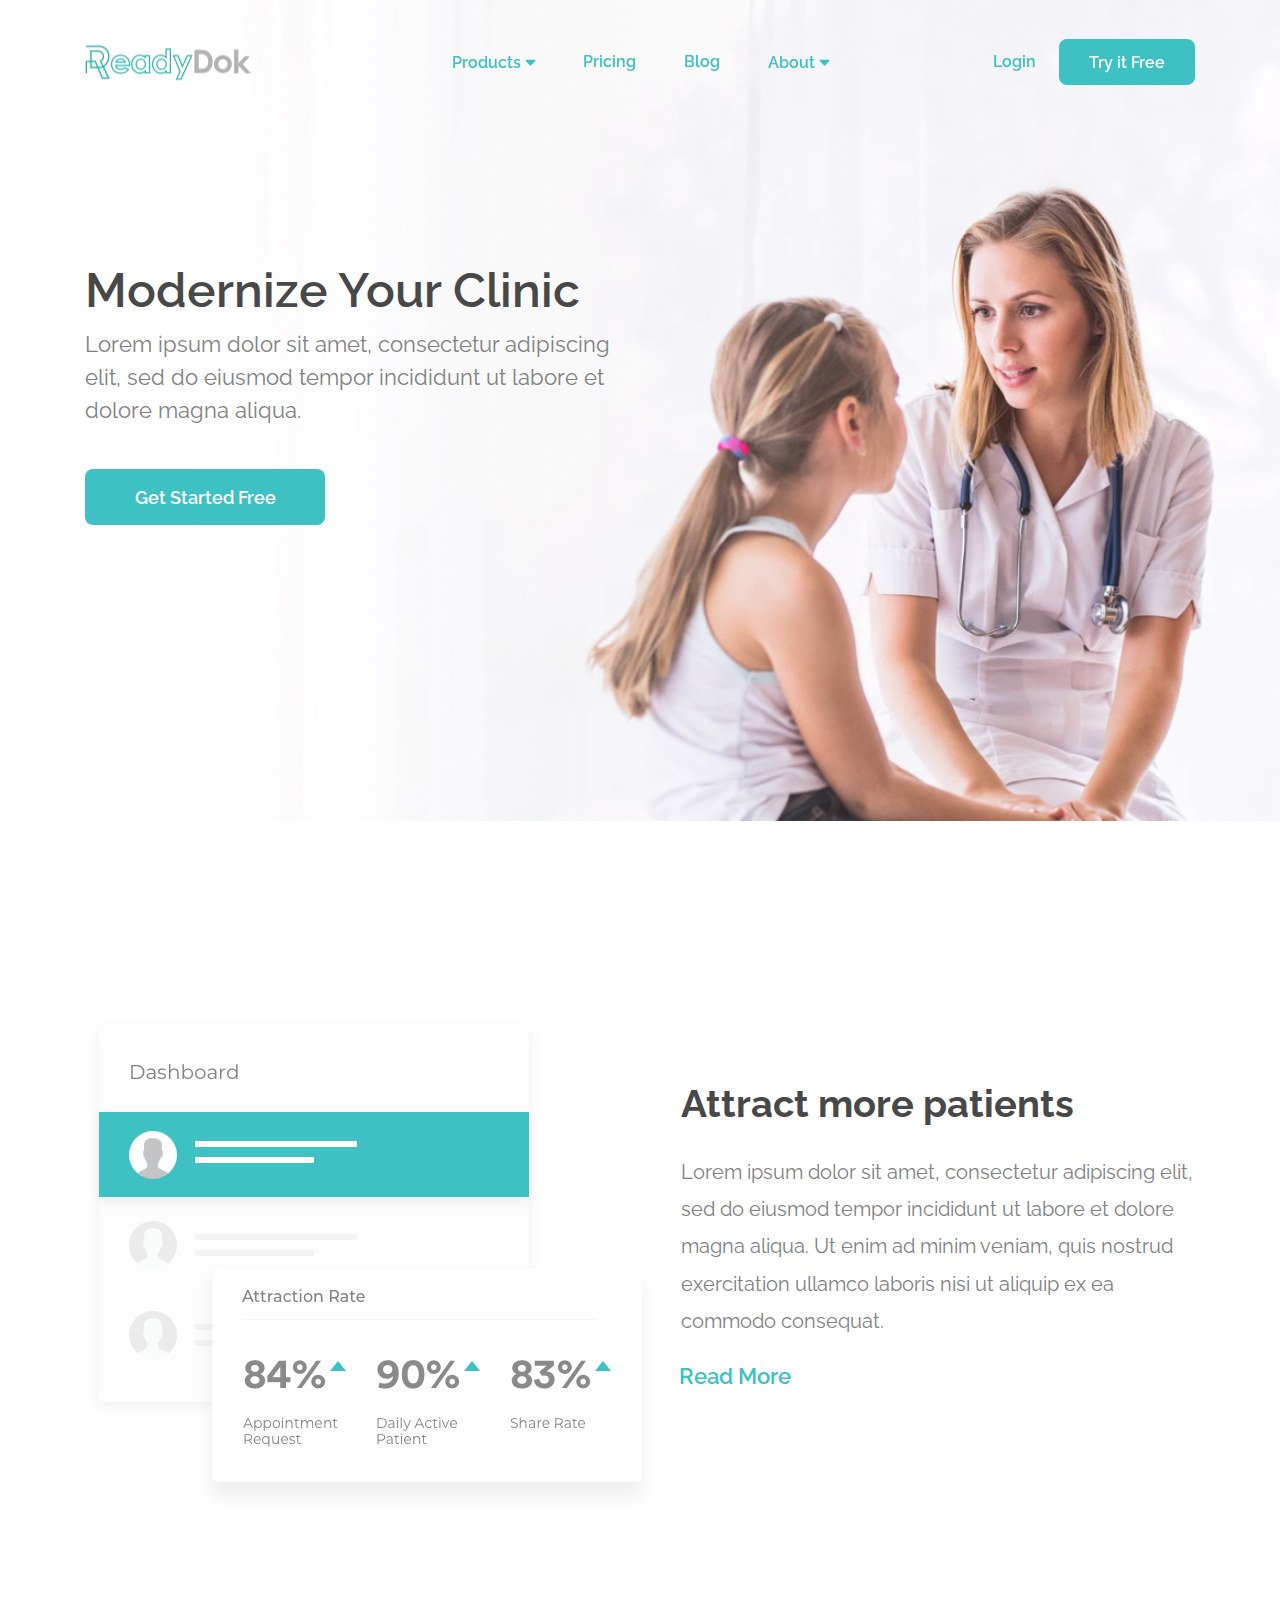
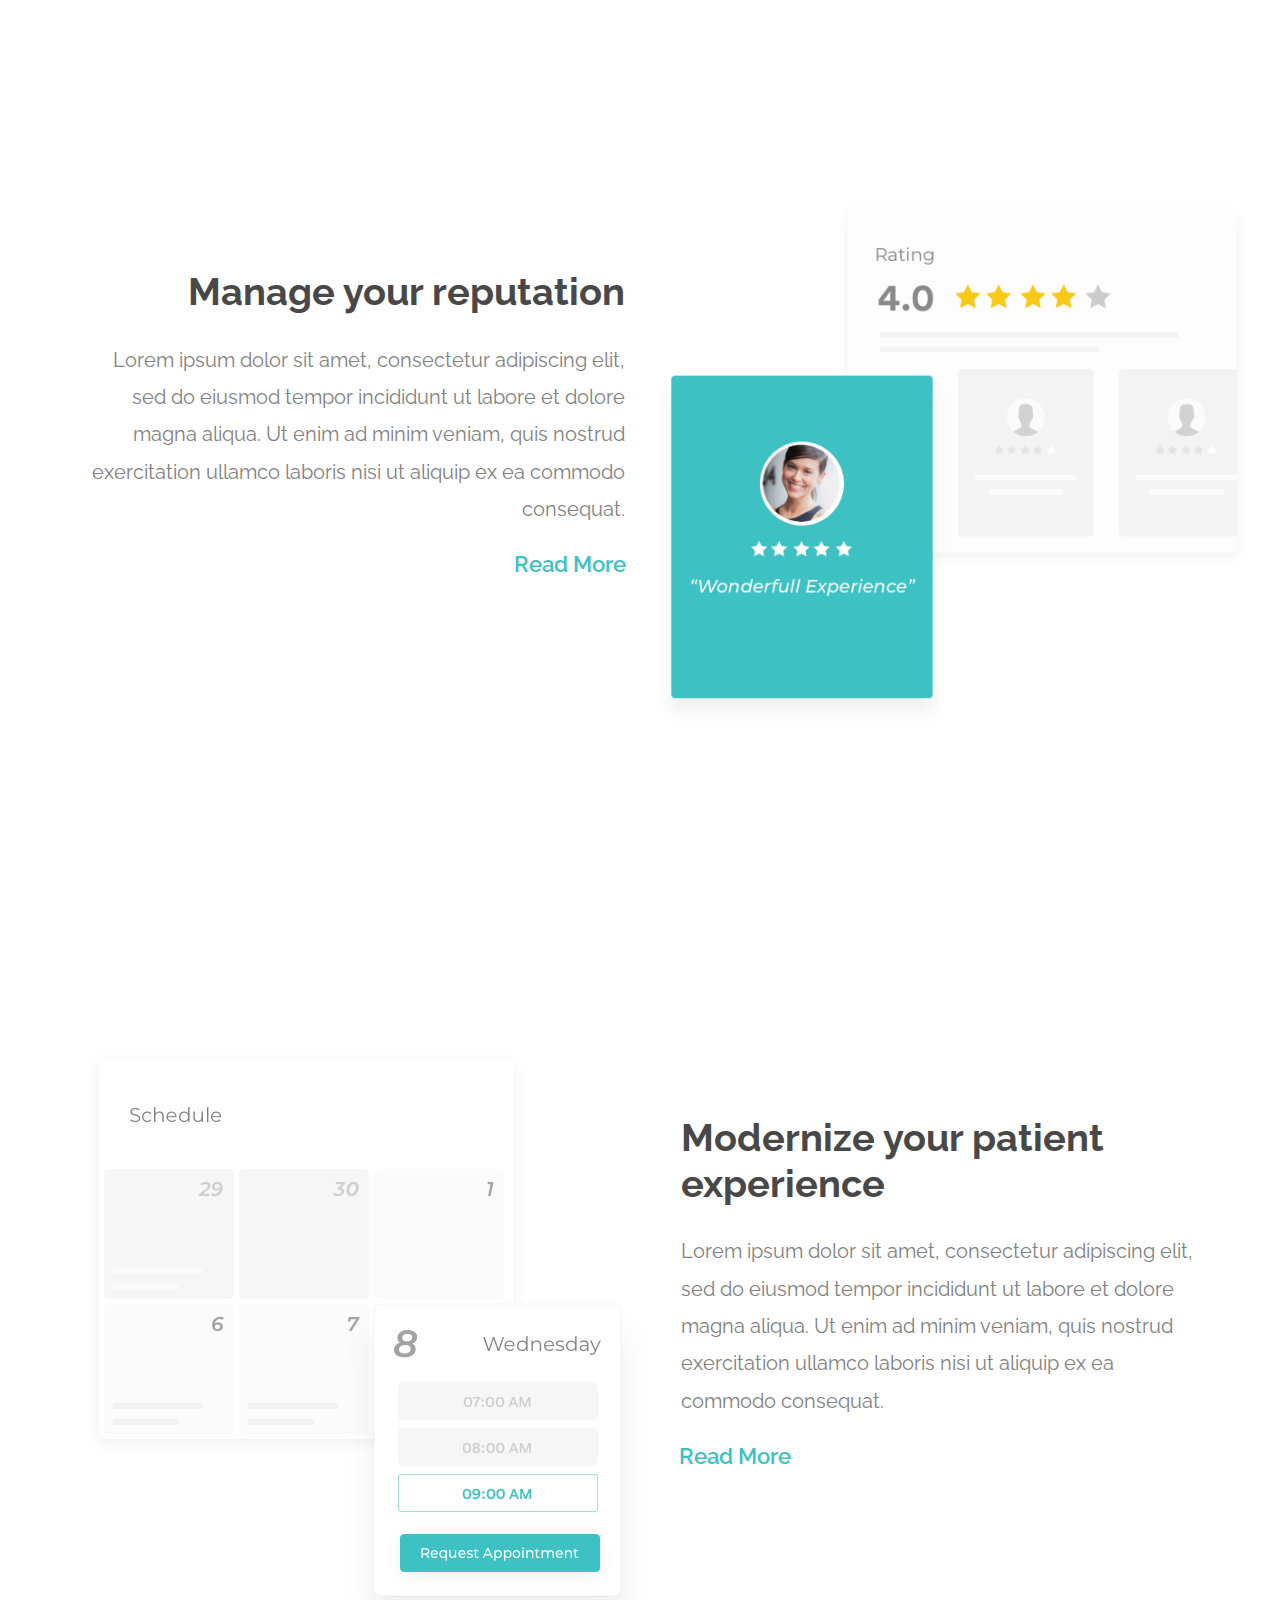
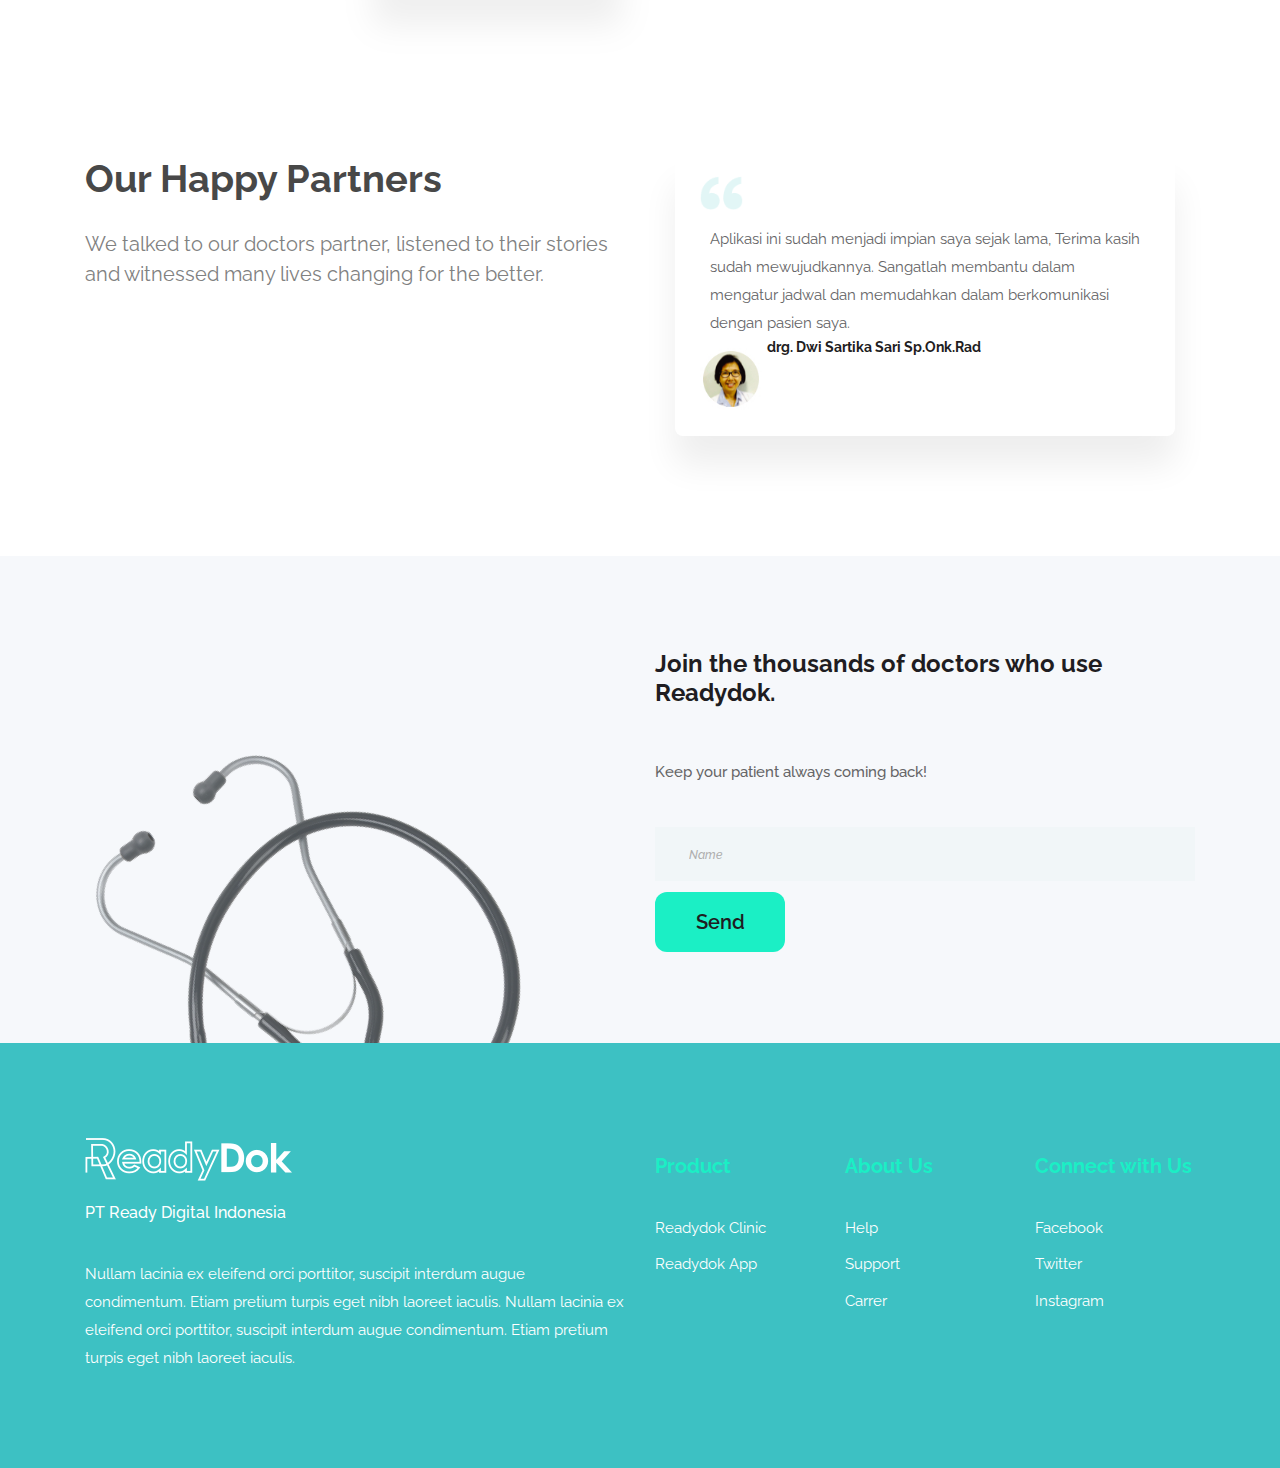
==== commit 327669fe: "updated section form" ====
--- a/index.html
+++ b/index.html
@@ -266,7 +266,10 @@
 						<div class="choice_text">
 							<p>Keep your patient always coming back!</p>
 						</div>
-						<!--Here container form-->
+						<form action="#" id="message_form" class="message_form">
+							<input type="text" class="message_input" placeholder="Name" required="required">
+							<button class="message_form_button">Send</button>
+						</form>
 					</div>
 				</div>
 			</div>
--- a/styles/main_styles.css
+++ b/styles/main_styles.css
@@ -1152,7 +1152,7 @@
 {
 	width: 100%;
 	background: #f6f8fb;
-	z-index: -1;
+	position: relative; 
 }
 .choice_image
 {
@@ -1160,6 +1160,8 @@
 	margin-bottom: -20%;
 	bottom: 0;
 	left: 25px;
+	position: absolute;
+	z-index: 1;
 }
 .choice_content
 {
@@ -1193,6 +1195,78 @@
 	font-weight: 500;
 	color: #1f1d22;
 	margin-top: 20px;
+}
+
+.message_form
+{
+	margin-top: 40px;
+}
+.message_input
+{
+	width: 100%;
+	height: 54px;
+	background: #f1f6f8;
+	border: none;
+	outline: none;
+	padding-left: 34px;
+}
+.message_input:not(:last-child)
+{
+	margin-bottom: 8px;
+}
+.message_input::-webkit-input-placeholder
+{
+	font-size: 12px !important;
+	font-weight: 500 !important;
+	font-style: italic;
+	color: #aeaeae !important;
+}
+.message_input:-moz-placeholder
+{
+	font-size: 12px !important;
+	font-weight: 500 !important;
+	font-style: italic;
+	color: #aeaeae !important;
+}
+.message_input::-moz-placeholder
+{
+	font-size: 12px !important;
+	font-weight: 500 !important;
+	font-style: italic;
+	color: #aeaeae !important;
+} 
+.message_input:-ms-input-placeholder
+{ 
+	font-size: 12px !important;
+	font-weight: 500 !important;
+	font-style: italic;
+	color: #aeaeae !important;
+}
+.message_input::input-placeholder
+{
+	font-size: 12px !important;
+	font-weight: 500 !important;
+	font-style: italic;
+	color: #aeaeae !important;
+}
+.message_textarea
+{
+	height: 250px;
+	padding-top: 17px;
+}
+.message_form_button
+{
+	width: 130px;
+	height: 60px;
+	background: #1befc5;
+	border: none;
+	outline: none;
+	font-size: 20px;
+	font-weight: 600;
+	color: #1f1d22;
+	border-radius: 12px;
+	cursor: pointer;
+	margin-top: 3px;
 }
 
 /*********************************
@@ -1283,7 +1357,8 @@
 	background: #3dc1c3;
 	padding-top: 95px;
 	padding-bottom: 95px;
-	z-index: 3;
+	position: relative; 
+	z-index: 5;
 }
 .footer_logo
 {
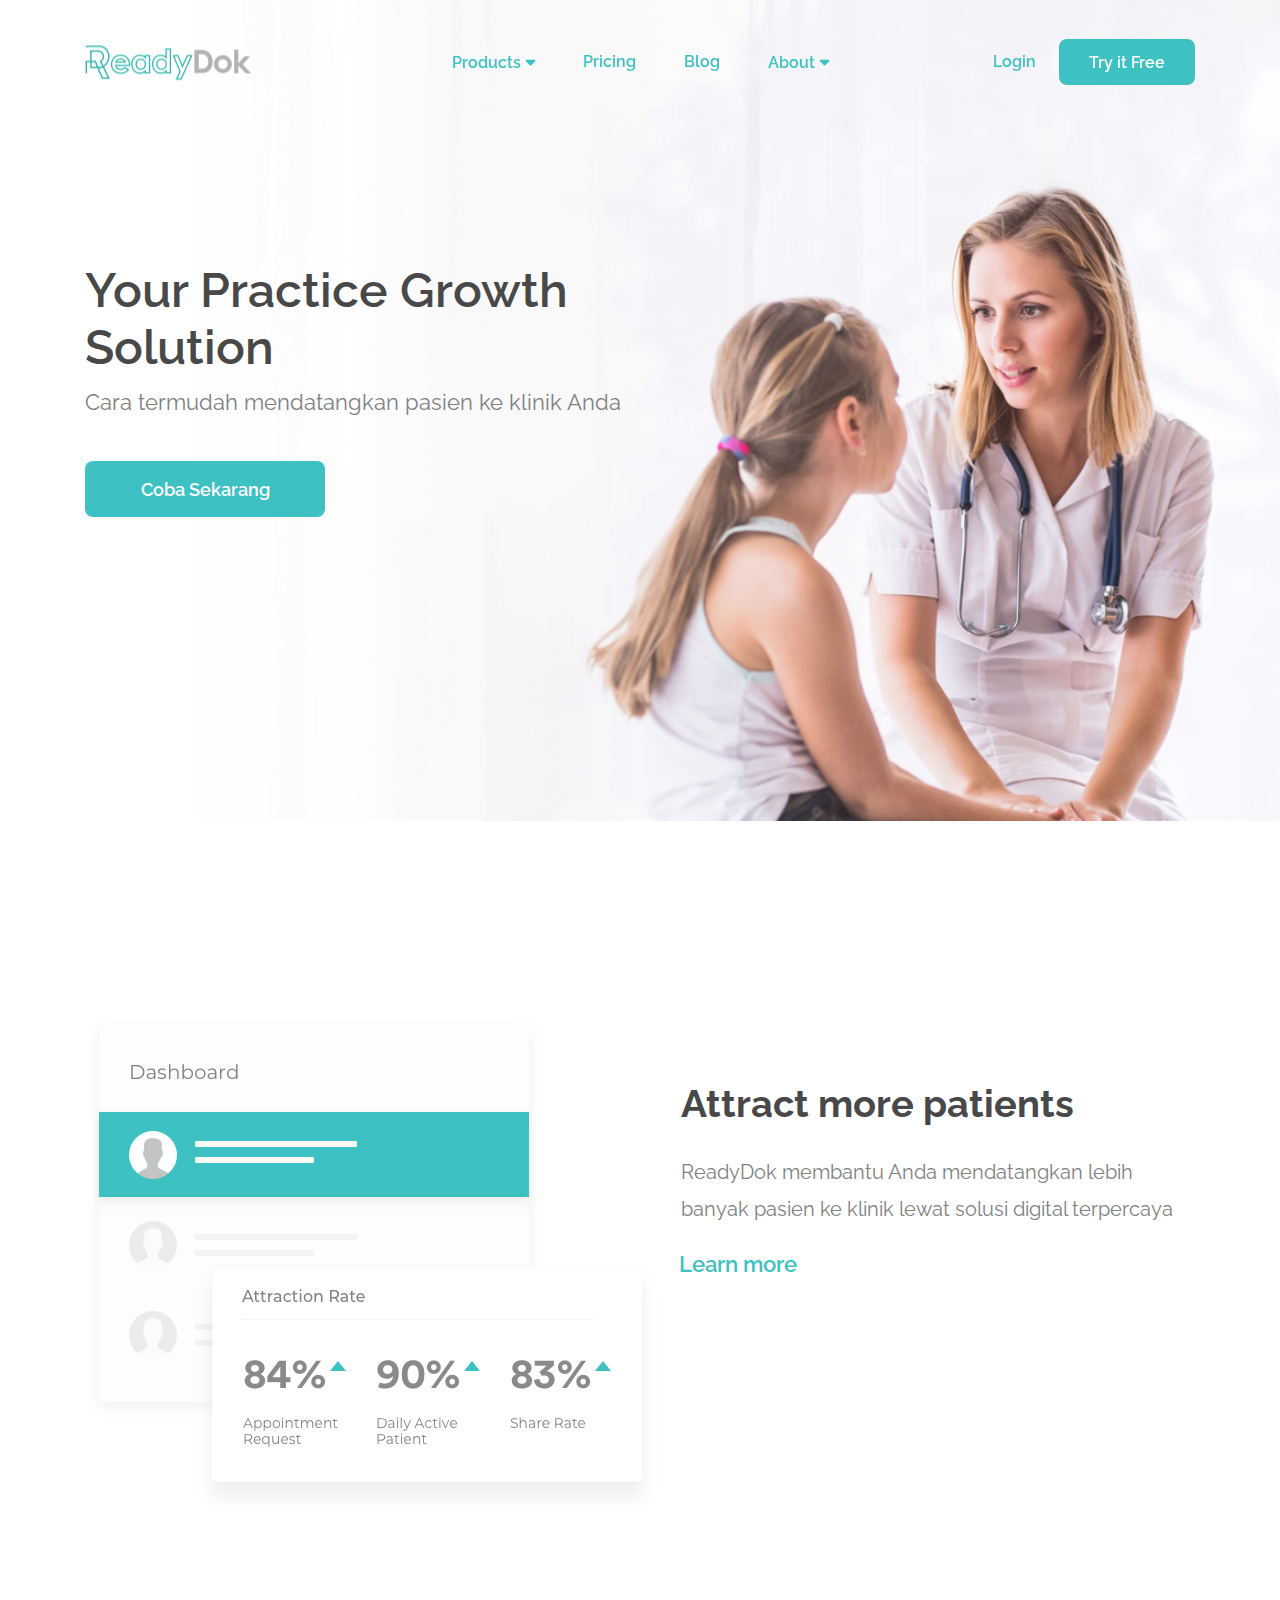
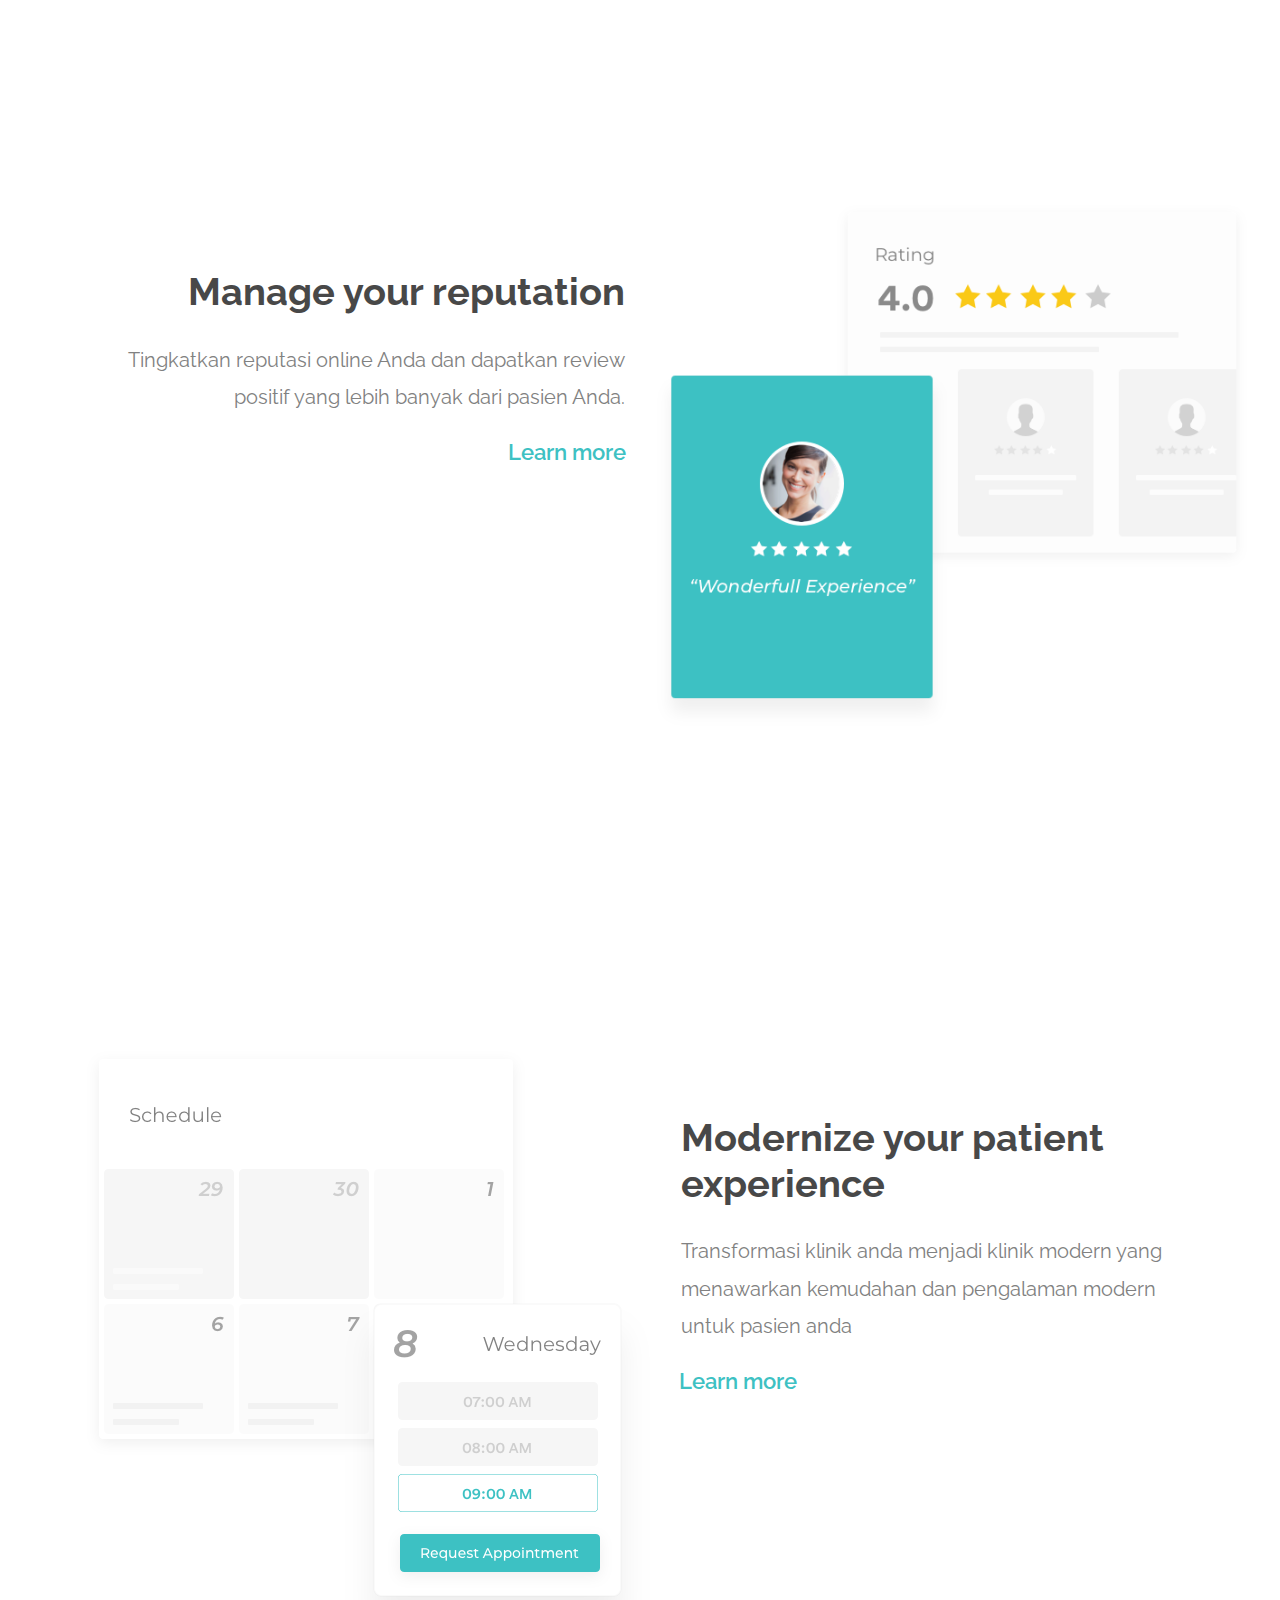
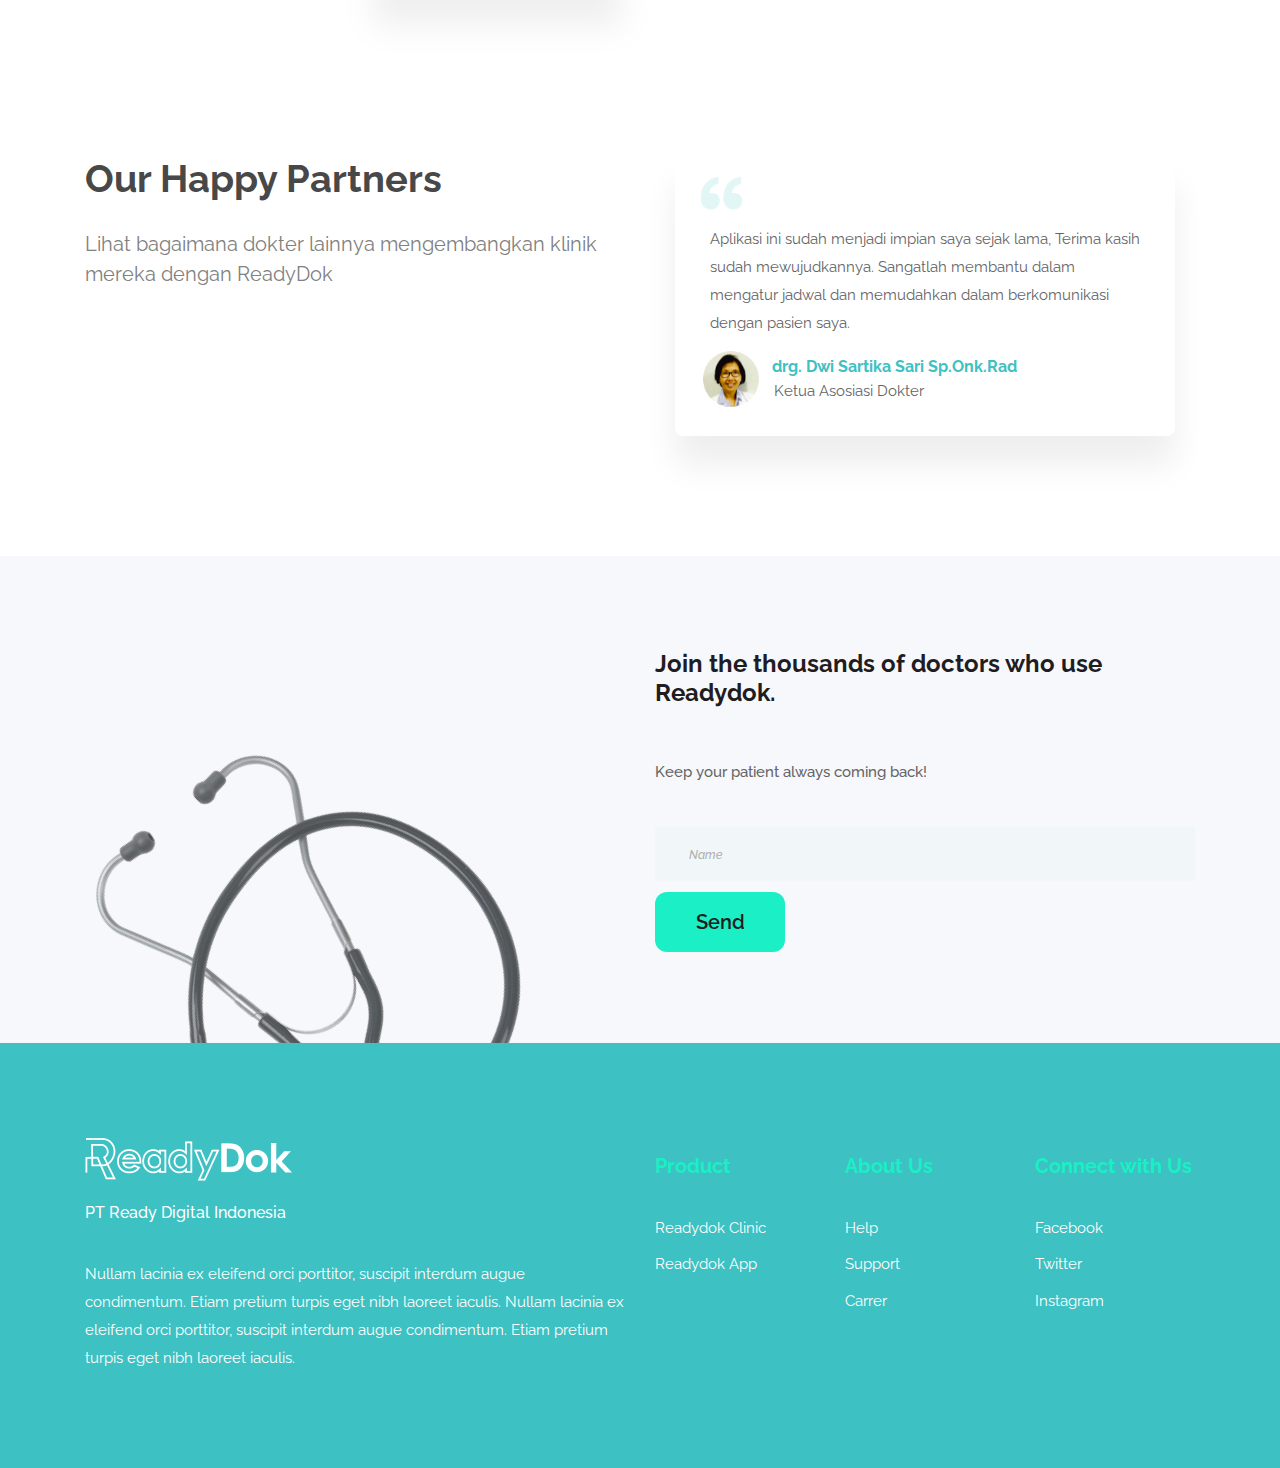
==== commit e61f7399: "updated header and section" ====
--- a/index.html
+++ b/index.html
@@ -31,21 +31,21 @@
 								<li class="has-dropdown megamenu">
 									<a href="#">Products</a>
 									<div class="dropdown">
-										<div class="dropdown-body">
+										<div class="dropdown-body" style="height: 430px;">
 											<div class="row">
 												<div class="col-md-6">
 													<img class="productpic" src="https://dwdqz3611m4qq.cloudfront.net/products/One_Wave_Showcase_nav.png" alt="">
-													<h3>Product</h3>
-													<p>TEsting aja ini siapa tao cocok sama isi fill nya</p>
-													<a href="https://www.waveapps.com/onewave">Download sini</a>
+													<h3>Pengalaman terbaik dalam platform</h3>
+													<p>ReadyDok membantu Anda mendatangkan lebih banyak pasien ke klinik lewat solusi digital terpercaya</p>
+													<div class="linkdownload"><a class="btn btn-link " href="#">Jelajahi produk Readydok</a></div>
 												</div>
 												<div class="col-md-6">
 													<a href="#" class="dropdown-item" >
-														<div class="headline">Ini headline</div>
+														<div class="headline">Readydok Clinic</div>
 														<div class="description">Ini descnyaoashdokasnfpajf</div>
 													</a>
 													<a href="#" class="dropdown-item" >
-														<div class="headline">Ini headline</div>
+														<div class="headline">Readydok App</div>
 														<div class="description">Ini descnyaoashdokasnfpajf</div>
 													</a>
 												</div>
@@ -112,10 +112,10 @@
 				<div class="row">
 					<div class="col-lg-6">
 						<div class="home_content text-center">
-							<div class="home_title">Modernize Your Clinic </div>
-							<div class="home_text">Lorem ipsum dolor sit amet, consectetur adipiscing elit, sed do eiusmod tempor incididunt ut labore et dolore magna aliqua.</div>
-						</div>
-						<div class="getstarted log_reg_text"><a class="btn btn-secondary btn-lg" href="#">Get Started Free</a></div>
+							<div class="home_title">Your Practice Growth Solution</div>
+							<div class="home_text">Cara termudah mendatangkan pasien ke klinik Anda</div>
+						</div>
+						<div class="getstarted log_reg_text"><a class="btn btn-secondary btn-lg" href="#">Coba Sekarang</a></div>
 					</div>
 				</div>
 			</div>
@@ -141,9 +141,9 @@
 						<div class="intro_item_content">
 							<div class="intro_item_title">Attract more patients</div>
 							<div class="intro_item_text">
-								<p>Lorem ipsum dolor sit amet, consectetur adipiscing elit, sed do eiusmod tempor incididunt ut labore et dolore magna aliqua. Ut enim ad minim veniam, quis nostrud exercitation ullamco laboris nisi ut aliquip ex ea commodo consequat.</p>
-							</div>
-							<div class="service_button trans_200"><a href="#">Read More</a></div>
+								<p>ReadyDok membantu Anda mendatangkan lebih banyak pasien ke klinik lewat solusi digital terpercaya</p>
+							</div>
+							<div class="service_button trans_200"><a href="#">Learn more</a></div>
 						</div>
 					</div>
 				</div>
@@ -163,9 +163,9 @@
 						<div class="section_2_content">
 							<div class="section_2_title">Manage your reputation</div>
 							<div class="section_2_text">
-								<p>Lorem ipsum dolor sit amet, consectetur adipiscing elit, sed do eiusmod tempor incididunt ut labore et dolore magna aliqua. Ut enim ad minim veniam, quis nostrud exercitation ullamco laboris nisi ut aliquip ex ea commodo consequat.</p>
-							</div>
-							<div class="manage_button trans_200"><a href="#">Read More</a></div>	
+								<p>Tingkatkan reputasi online Anda dan dapatkan review positif yang lebih banyak dari pasien Anda.</p>
+							</div>
+							<div class="manage_button trans_200"><a href="#">Learn more</a></div>	
 						</div>
 					</div>
 				</div>
@@ -199,9 +199,9 @@
 							<div class="intro_item_content">
 								<div class="intro_item_title">Modernize your patient experience</div>
 								<div class="intro_item_text">
-									<p>Lorem ipsum dolor sit amet, consectetur adipiscing elit, sed do eiusmod tempor incididunt ut labore et dolore magna aliqua. Ut enim ad minim veniam, quis nostrud exercitation ullamco laboris nisi ut aliquip ex ea commodo consequat.</p>
-								</div>
-								<div class="service_button trans_200"><a href="#">Read More</a></div>
+									<p>Transformasi klinik anda menjadi klinik modern yang menawarkan kemudahan dan pengalaman modern untuk pasien anda</p>
+								</div>
+								<div class="service_button trans_200"><a href="#">Learn more</a></div>
 							</div>
 						</div>
 					</div>
@@ -219,7 +219,7 @@
 					<div class="testimoni d-flex flex-column align-items-center justify-content-start text-center trans_200">
 						<div class="testmoni_content">
 							<div class="testimoni_title">Our Happy Partners</div>
-							<div class="testimoni_text">We talked to our doctors partner, listened to their stories and witnessed many lives changing for the better.</div>
+							<div class="testimoni_text">Lihat bagaimana dokter lainnya mengembangkan klinik mereka dengan ReadyDok</div>
 						</div>
 					</div>
 				</div>
@@ -236,8 +236,9 @@
 								<div class="col-md-4 text-center">
 									<img class="doctorpp" src="images/group-3-copy.jpg" alt="">
 								</div>
-								<div class="col-md-8 text-center">
+								<div class="col-md-8 text-center namedoctor">
 									<h3>drg. Dwi Sartika Sari Sp.Onk.Rad</h3>
+									<p>Ketua Asosiasi Dokter</p>
 								</div>
 							</div>
 						</div>
--- a/styles/main_styles.css
+++ b/styles/main_styles.css
@@ -591,10 +591,11 @@
   
   .nav-menu li.has-dropdown.megamenu>.dropdown {
 	width: 80%;
+	height: 300px;
   }
   
   .nav-menu li.has-dropdown.megamenu>.dropdown .dropdown-body {
-	margin-top: 30px;
+	margin-top: 0px;
 	padding: 30px;
   }
   
@@ -608,9 +609,41 @@
   }
   
   .dropdown-body .productpic {
-	height: 60%;
-	width: 60%;
-  }
+	width: 80%;
+	display: block;
+    margin-left: auto;
+    margin-right: auto;
+  }
+
+  .dropdown-body h3 {
+	  text-align: center;
+	  font-size: 20px;
+	  margin-top: 20px;
+  }
+
+  .dropdown-body p {
+	  margin-top: 15px;
+	  text-align: center;
+  }
+
+  .dropdown-body .linkdownload {
+	  margin-top: 15px;
+	  display: block;
+	  display: flex;
+	  justify-content: center;
+	  align-items: center;
+  }
+
+  .dropdown-item {
+	  margin-top: 15px;
+  }
+  .dropdown-item .description {
+	  color: #3f3f3f;
+	  font-weight: 400;
+	  margin-top: 5px;
+  }
+
+  
   
   /*----------------------------*\
 	  tab dropdown
@@ -1140,9 +1173,20 @@
 	width: 50%;
 }
 
+.card-body .namedoctor {
+	margin-left: 40px;
+}
+
 .card-body h3
 {
-	font-size: 14px;
+	margin-top: 18px;
+	font-size: 16px;
+	color: #3dc1c3;
+}
+
+.namedoctor p {
+	margin-top: -6px;
+	margin-left: 24px;
 }
 /*********************************
 9. Why Choose Us
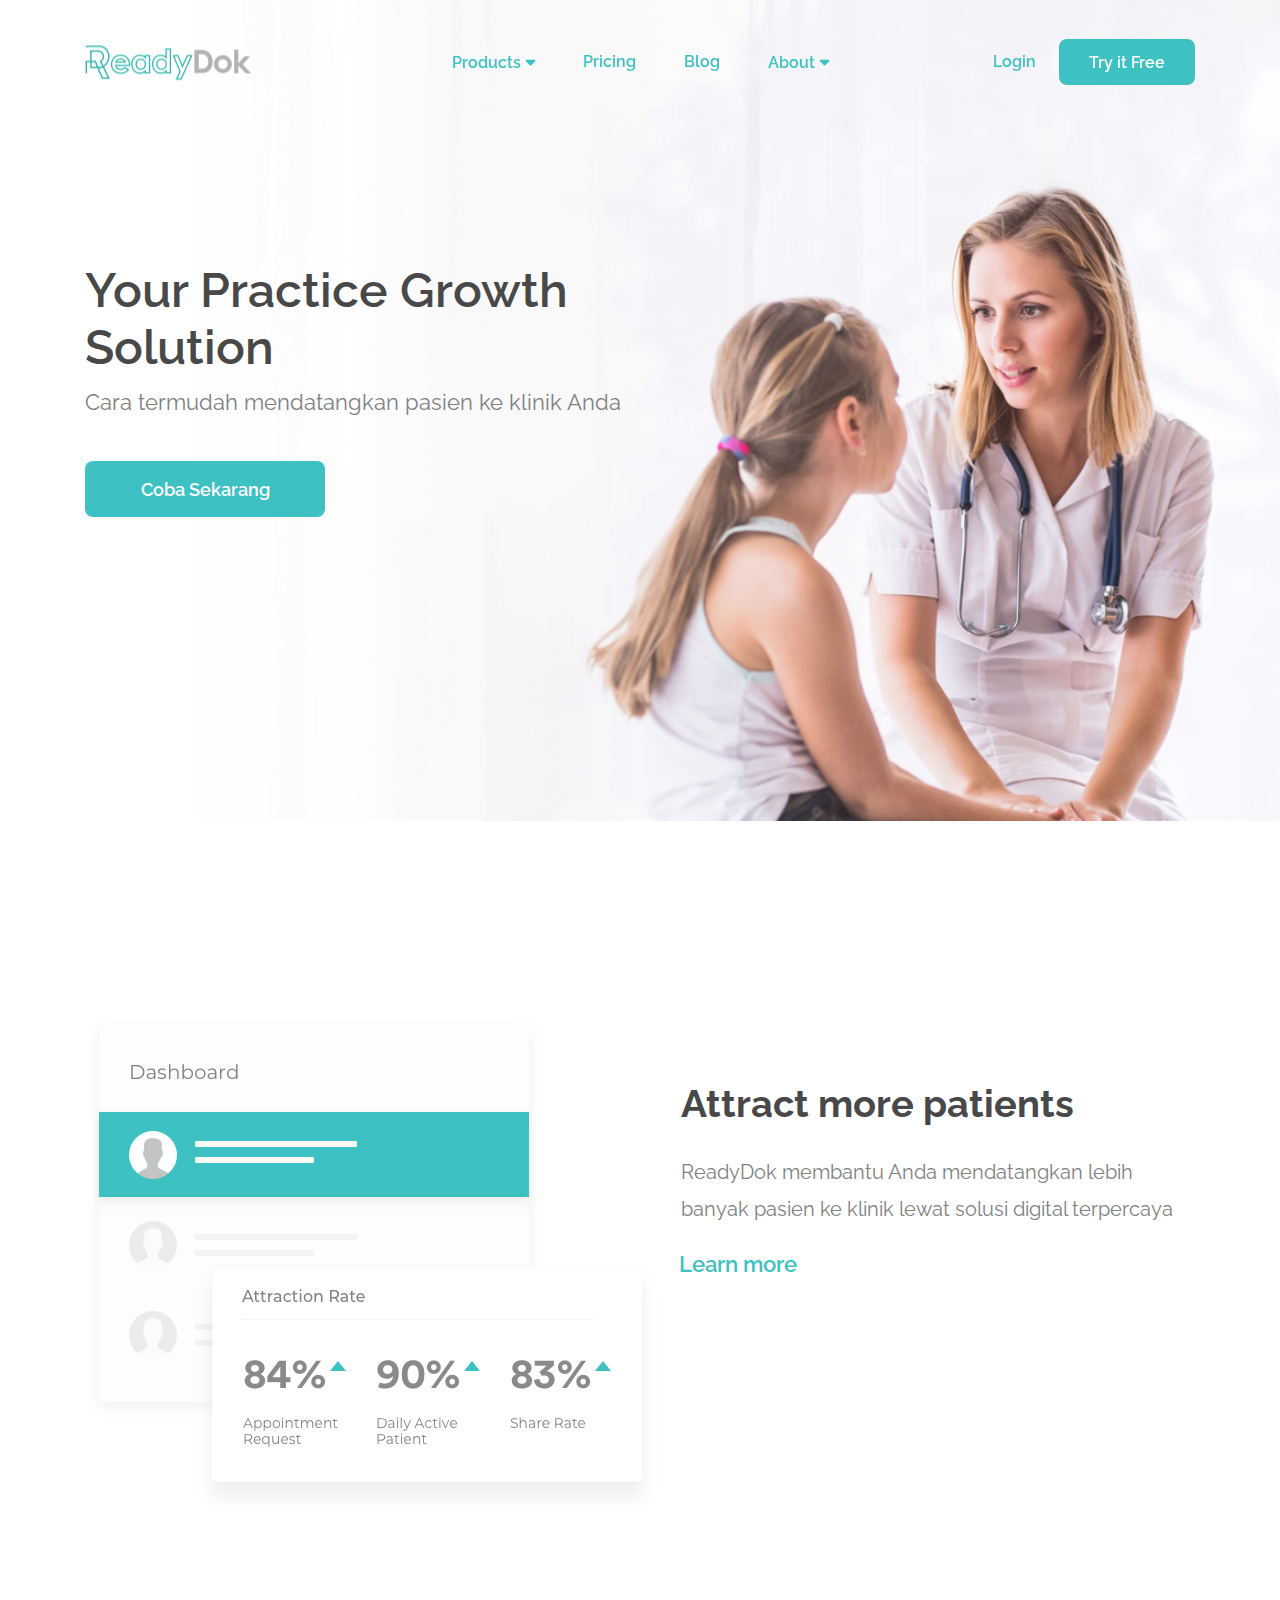
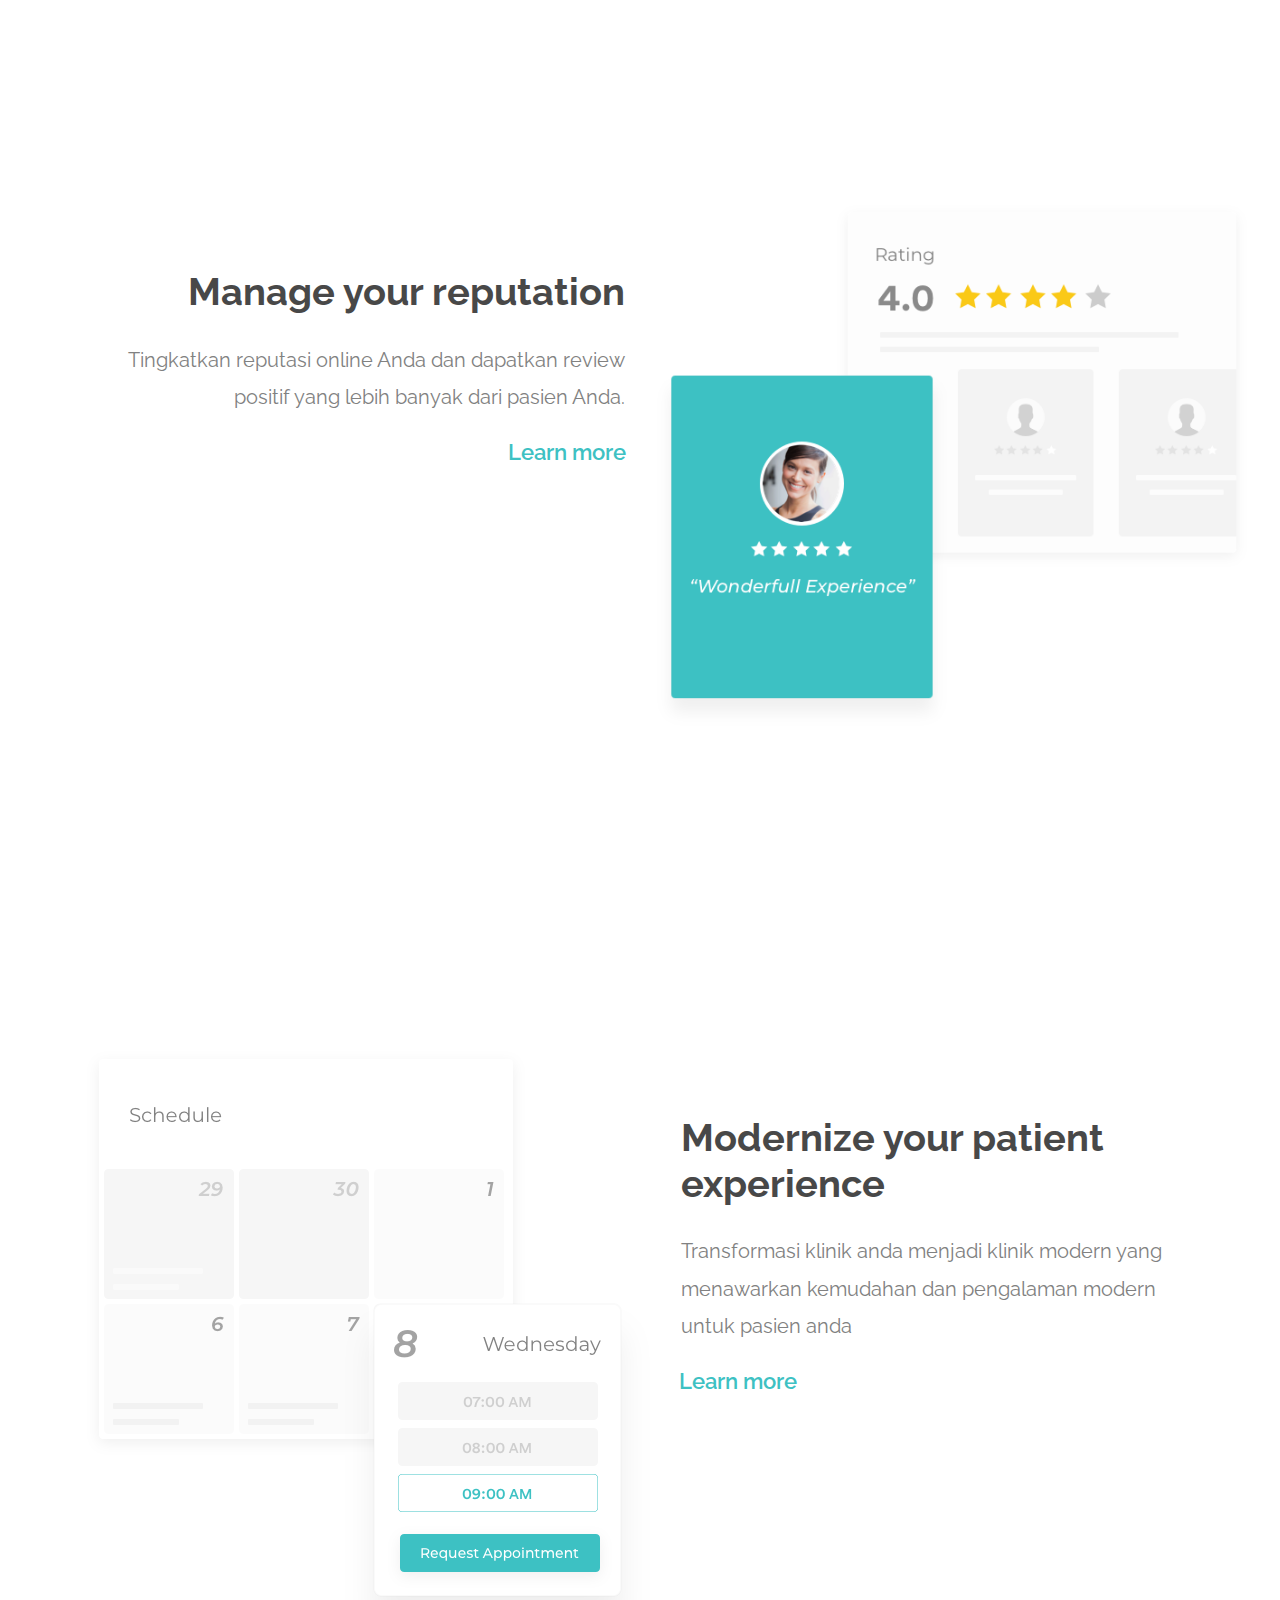
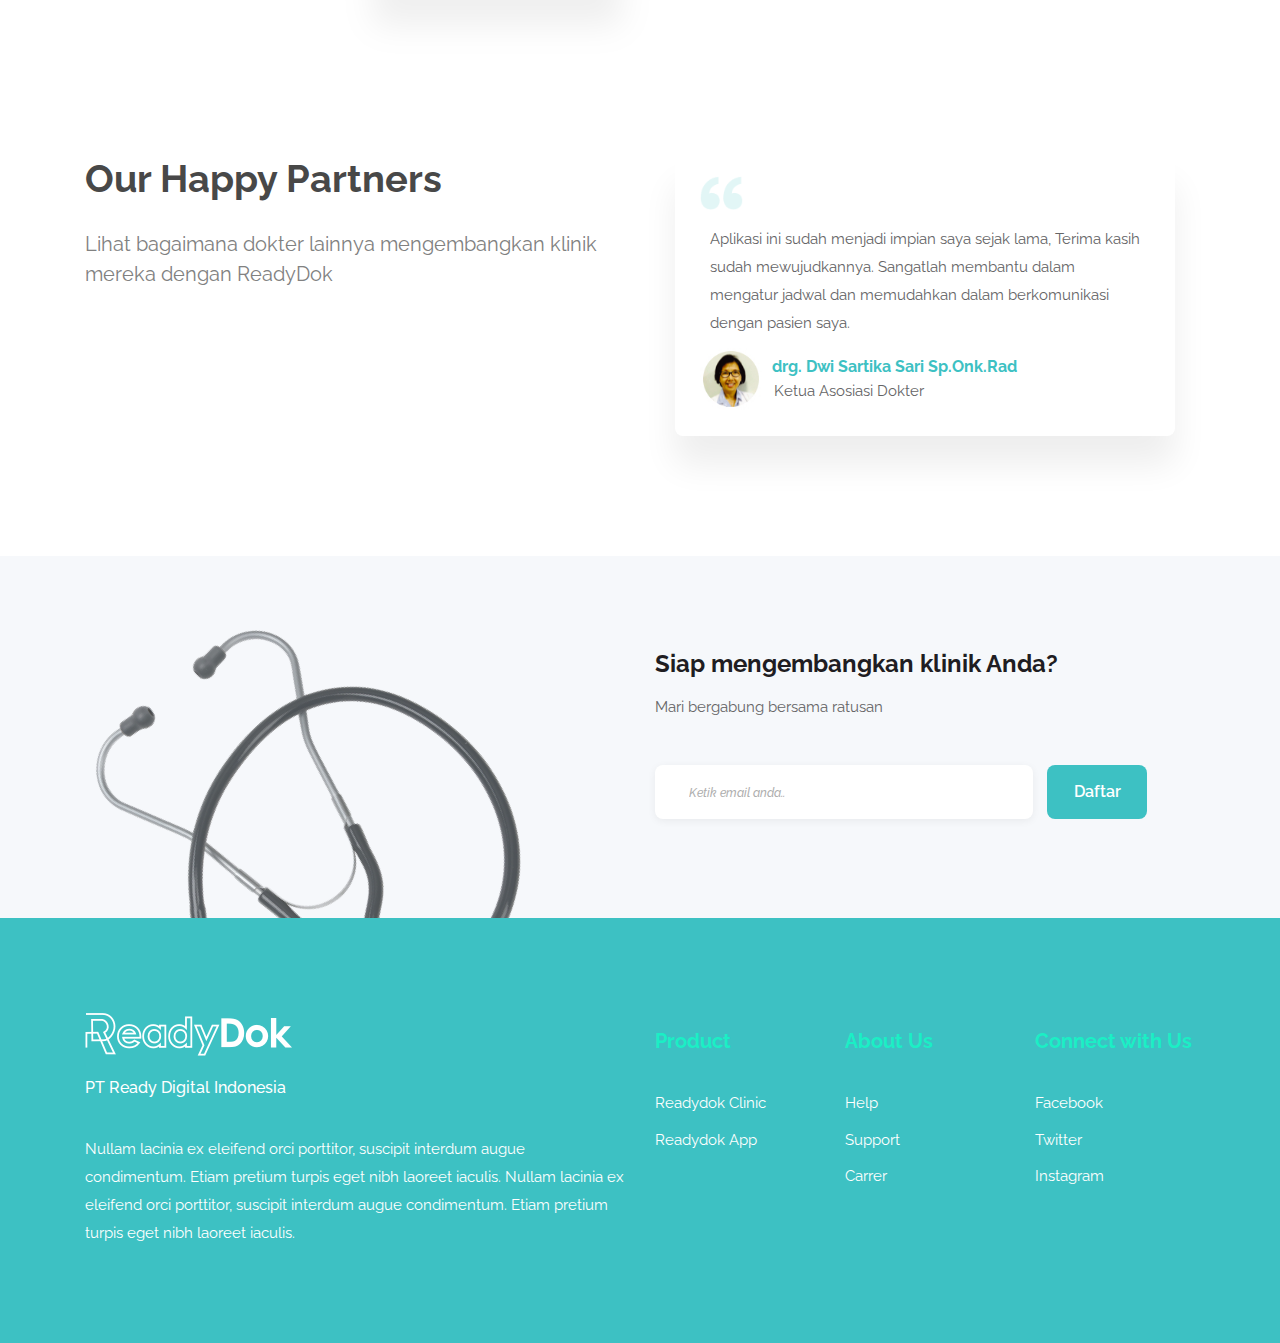
==== commit 2c7ef31b: "updated section" ====
--- a/index.html
+++ b/index.html
@@ -1,7 +1,7 @@
 <!DOCTYPE html>
 <html lang="en">
 <head>
-<title>Readydok - Modernize your clinic</title>
+<title>Readydok - Your Practice Growth Solution</title>
 <meta charset="utf-8">
 <meta http-equiv="X-UA-Compatible" content="IE=edge">
 <meta name="description" content="HostSpace template project">
@@ -263,13 +263,13 @@
 				<!-- Choice Content -->
 				<div class="col-lg-6 choice_col magic_fade_in">
 					<div class="choice_content">
-						<div class="section_title magic_fade_in"><h3>Join the thousands of doctors who use Readydok.</h3></div>
+						<div class="section_title magic_fade_in"><h3>Siap mengembangkan klinik Anda?</h3></div>
 						<div class="choice_text">
-							<p>Keep your patient always coming back!</p>
+							<p>Mari bergabung bersama ratusan</p>
 						</div>
 						<form action="#" id="message_form" class="message_form">
-							<input type="text" class="message_input" placeholder="Name" required="required">
-							<button class="message_form_button">Send</button>
+							<input type="text" class="message_input" placeholder="Ketik email anda..">
+							<button class="message_form_button">Daftar</button>
 						</form>
 					</div>
 				</div>
--- a/styles/main_styles.css
+++ b/styles/main_styles.css
@@ -1214,11 +1214,11 @@
 }
 .choice_text
 {
-	margin-top: 51px;
+	margin-top: 15px;
 }
 .choice_text p
 {
-	font-weight: 500;
+	font-weight: 400;
 }
 .choice_list
 {
@@ -1247,12 +1247,14 @@
 }
 .message_input
 {
-	width: 100%;
+	width: 70%;
 	height: 54px;
-	background: #f1f6f8;
+	background: #FFFFFF;
 	border: none;
+	border-radius: 8px;
 	outline: none;
 	padding-left: 34px;
+	box-shadow: 0 2px 9px 0 rgba(0, 0, 0, 0.06);
 }
 .message_input:not(:last-child)
 {
@@ -1300,19 +1302,19 @@
 }
 .message_form_button
 {
-	width: 130px;
-	height: 60px;
-	background: #1befc5;
+	width: 100px;
+	height: 54px;
+	background: #3dc1c3;
 	border: none;
 	outline: none;
-	font-size: 20px;
+	font-size: 16px;
 	font-weight: 600;
-	color: #1f1d22;
-	border-radius: 12px;
+	color: #FFFFFF;
+	border-radius: 8px;
 	cursor: pointer;
 	margin-top: 3px;
-}
-
+	margin-left: 10px;
+}
 /*********************************
 10. CTA
 *********************************/
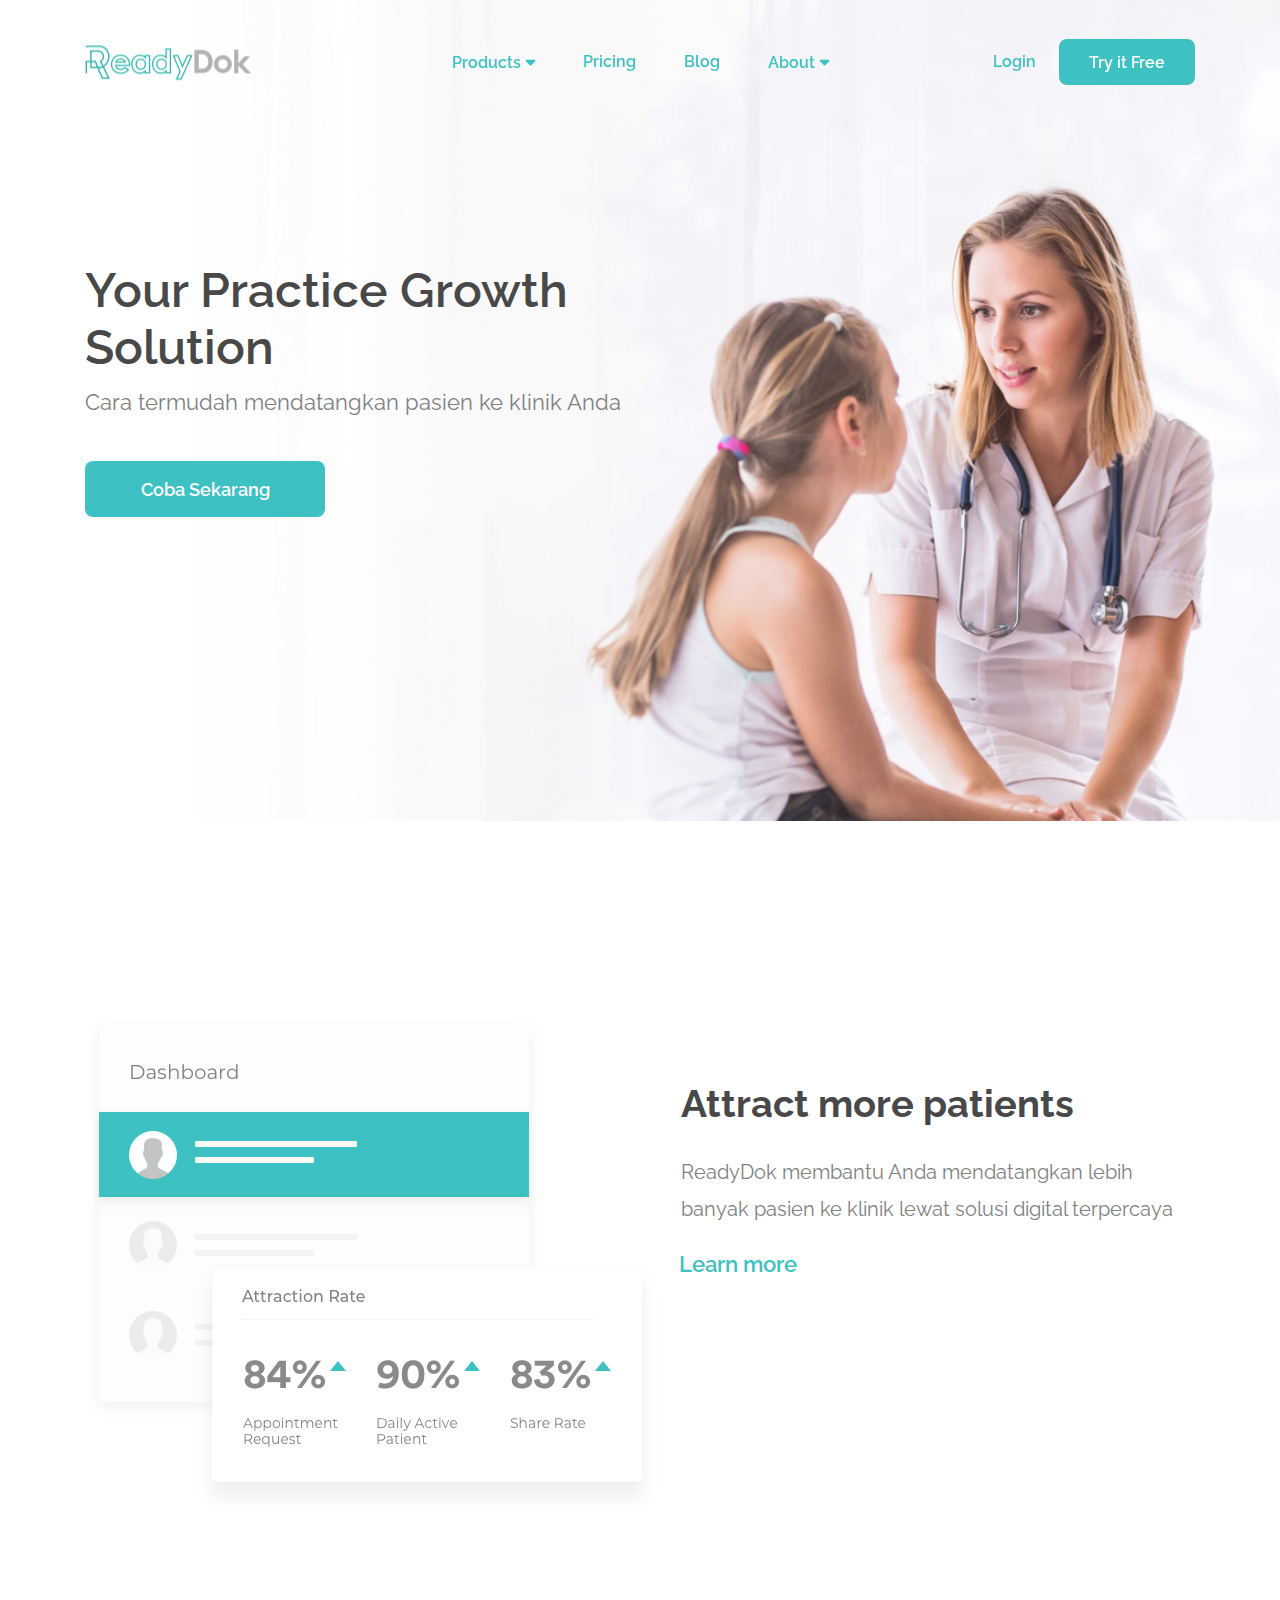
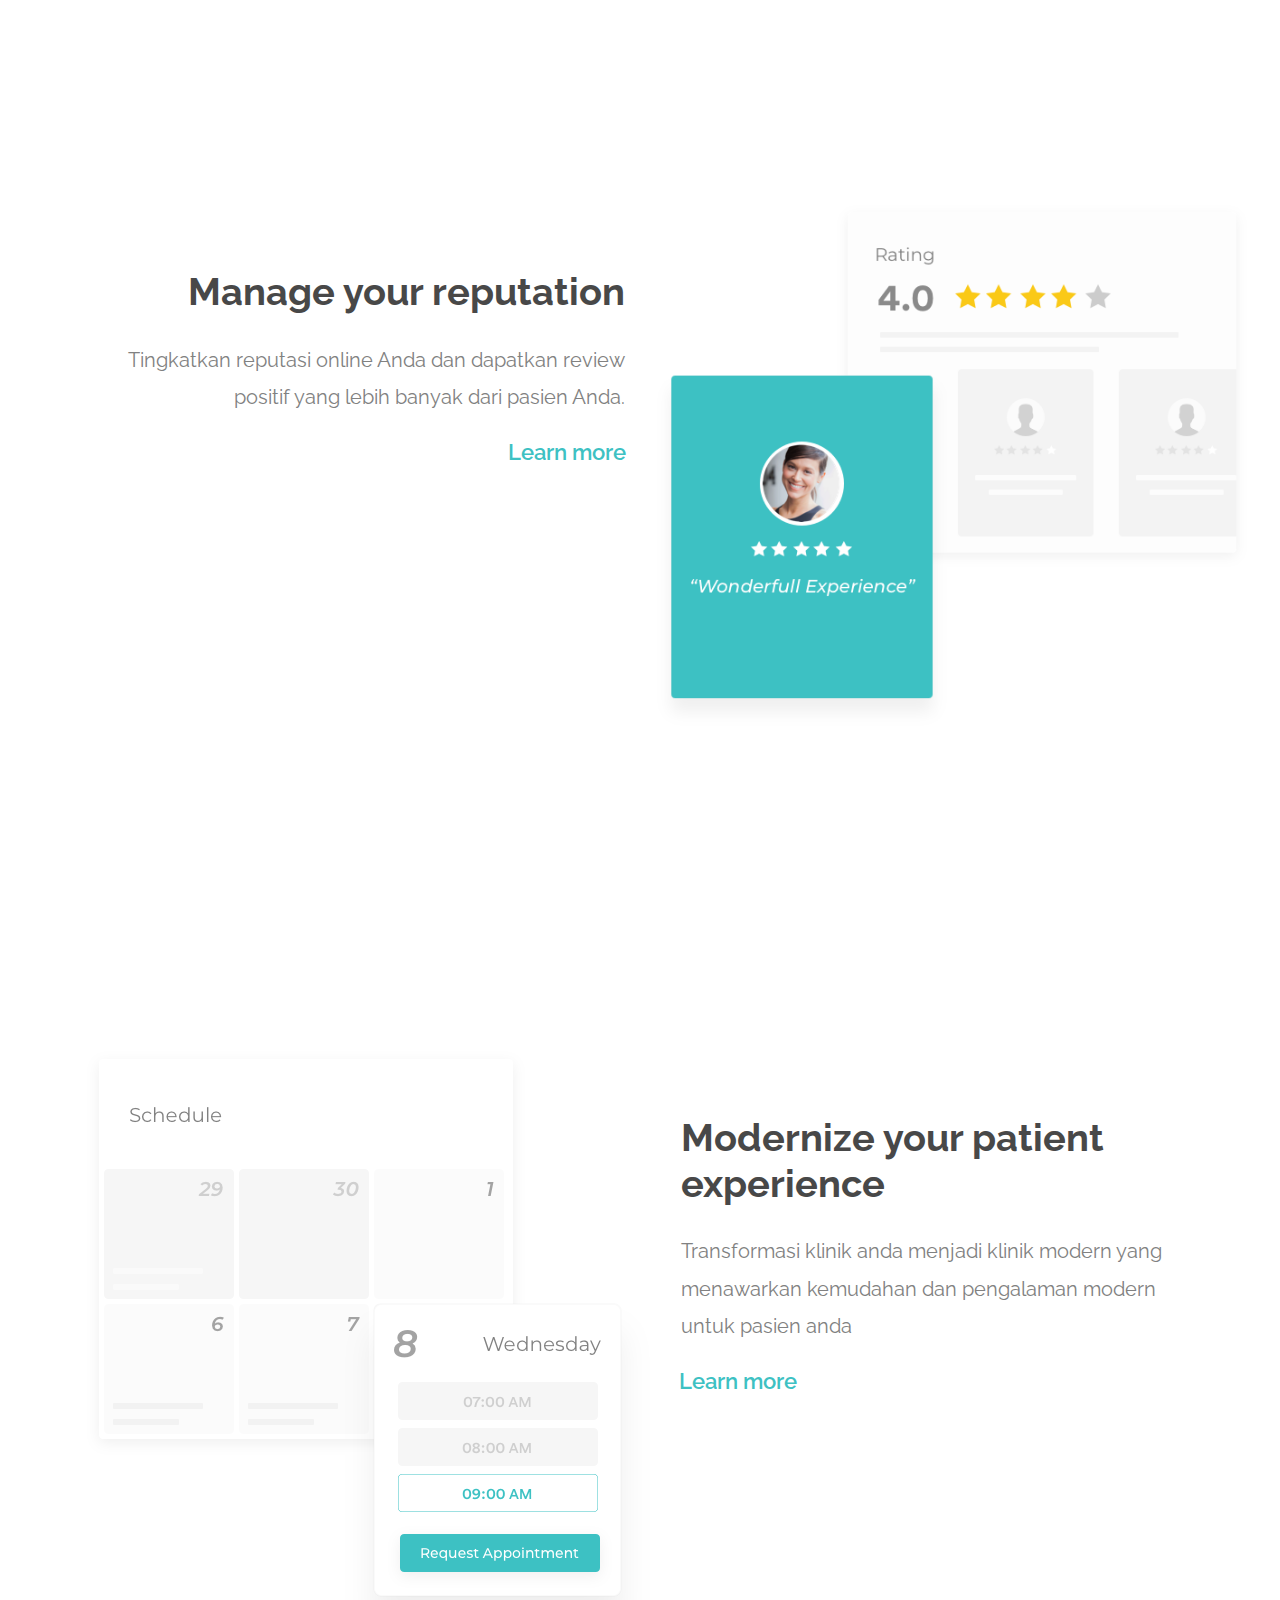
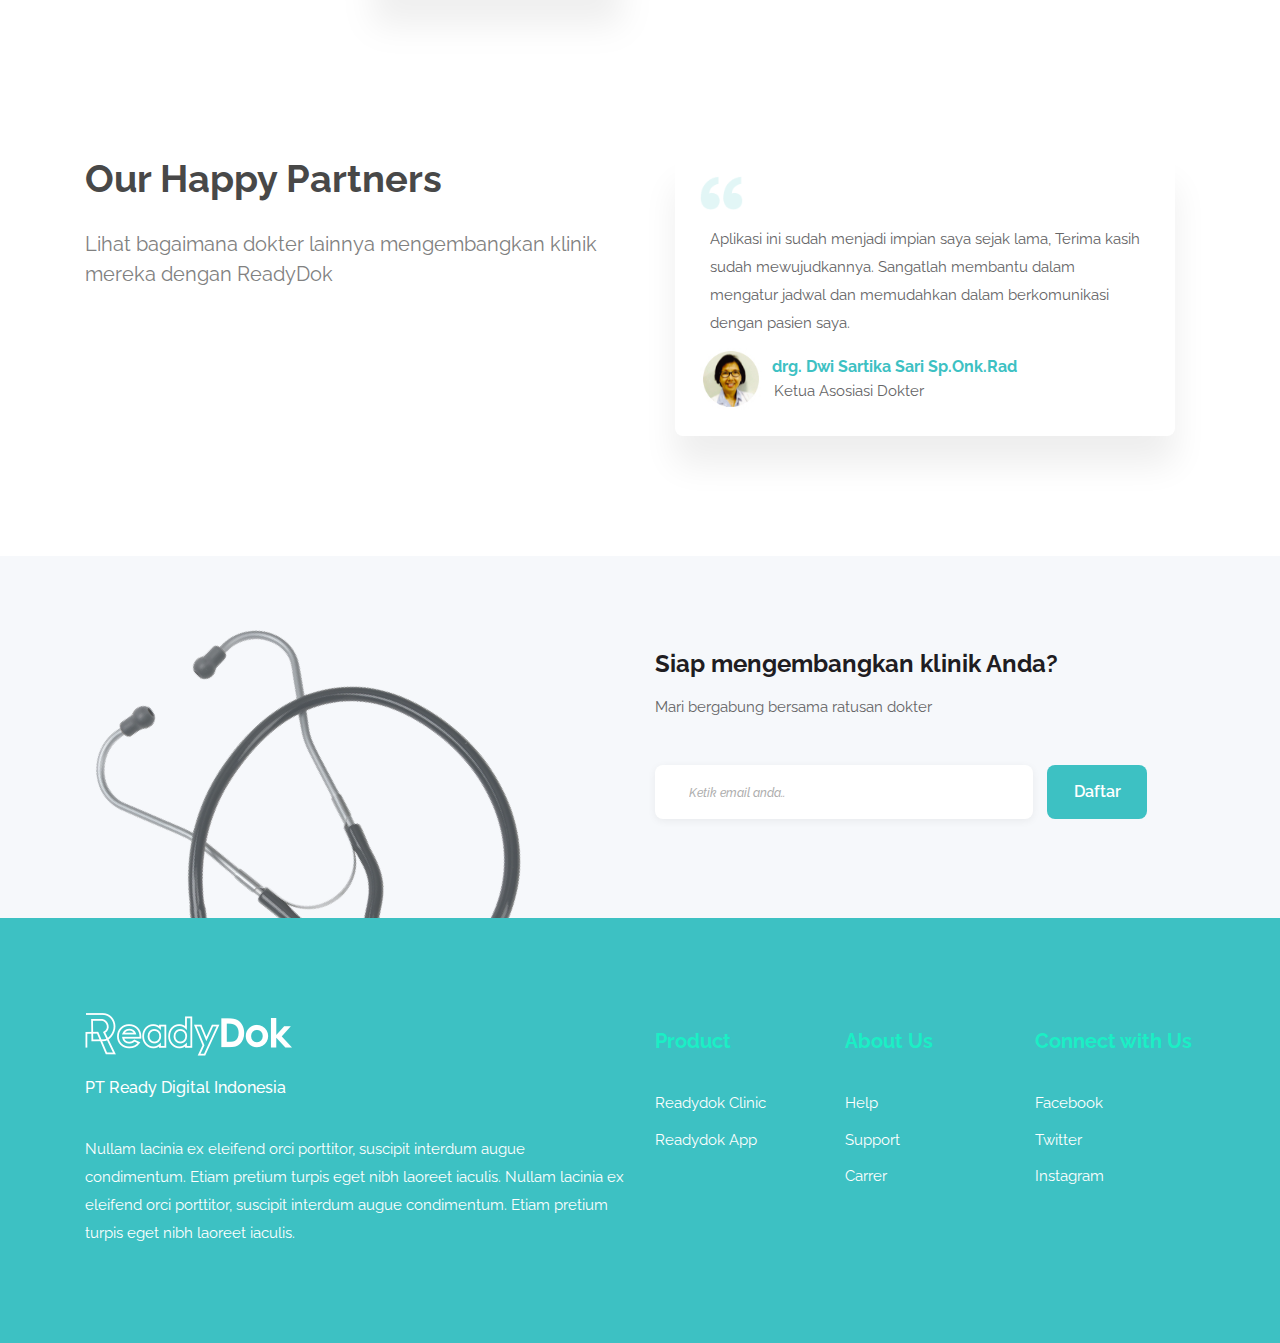
==== commit 62fae214: "updated section CTA" ====
--- a/index.html
+++ b/index.html
@@ -265,7 +265,7 @@
 					<div class="choice_content">
 						<div class="section_title magic_fade_in"><h3>Siap mengembangkan klinik Anda?</h3></div>
 						<div class="choice_text">
-							<p>Mari bergabung bersama ratusan</p>
+							<p>Mari bergabung bersama ratusan dokter</p>
 						</div>
 						<form action="#" id="message_form" class="message_form">
 							<input type="text" class="message_input" placeholder="Ketik email anda..">
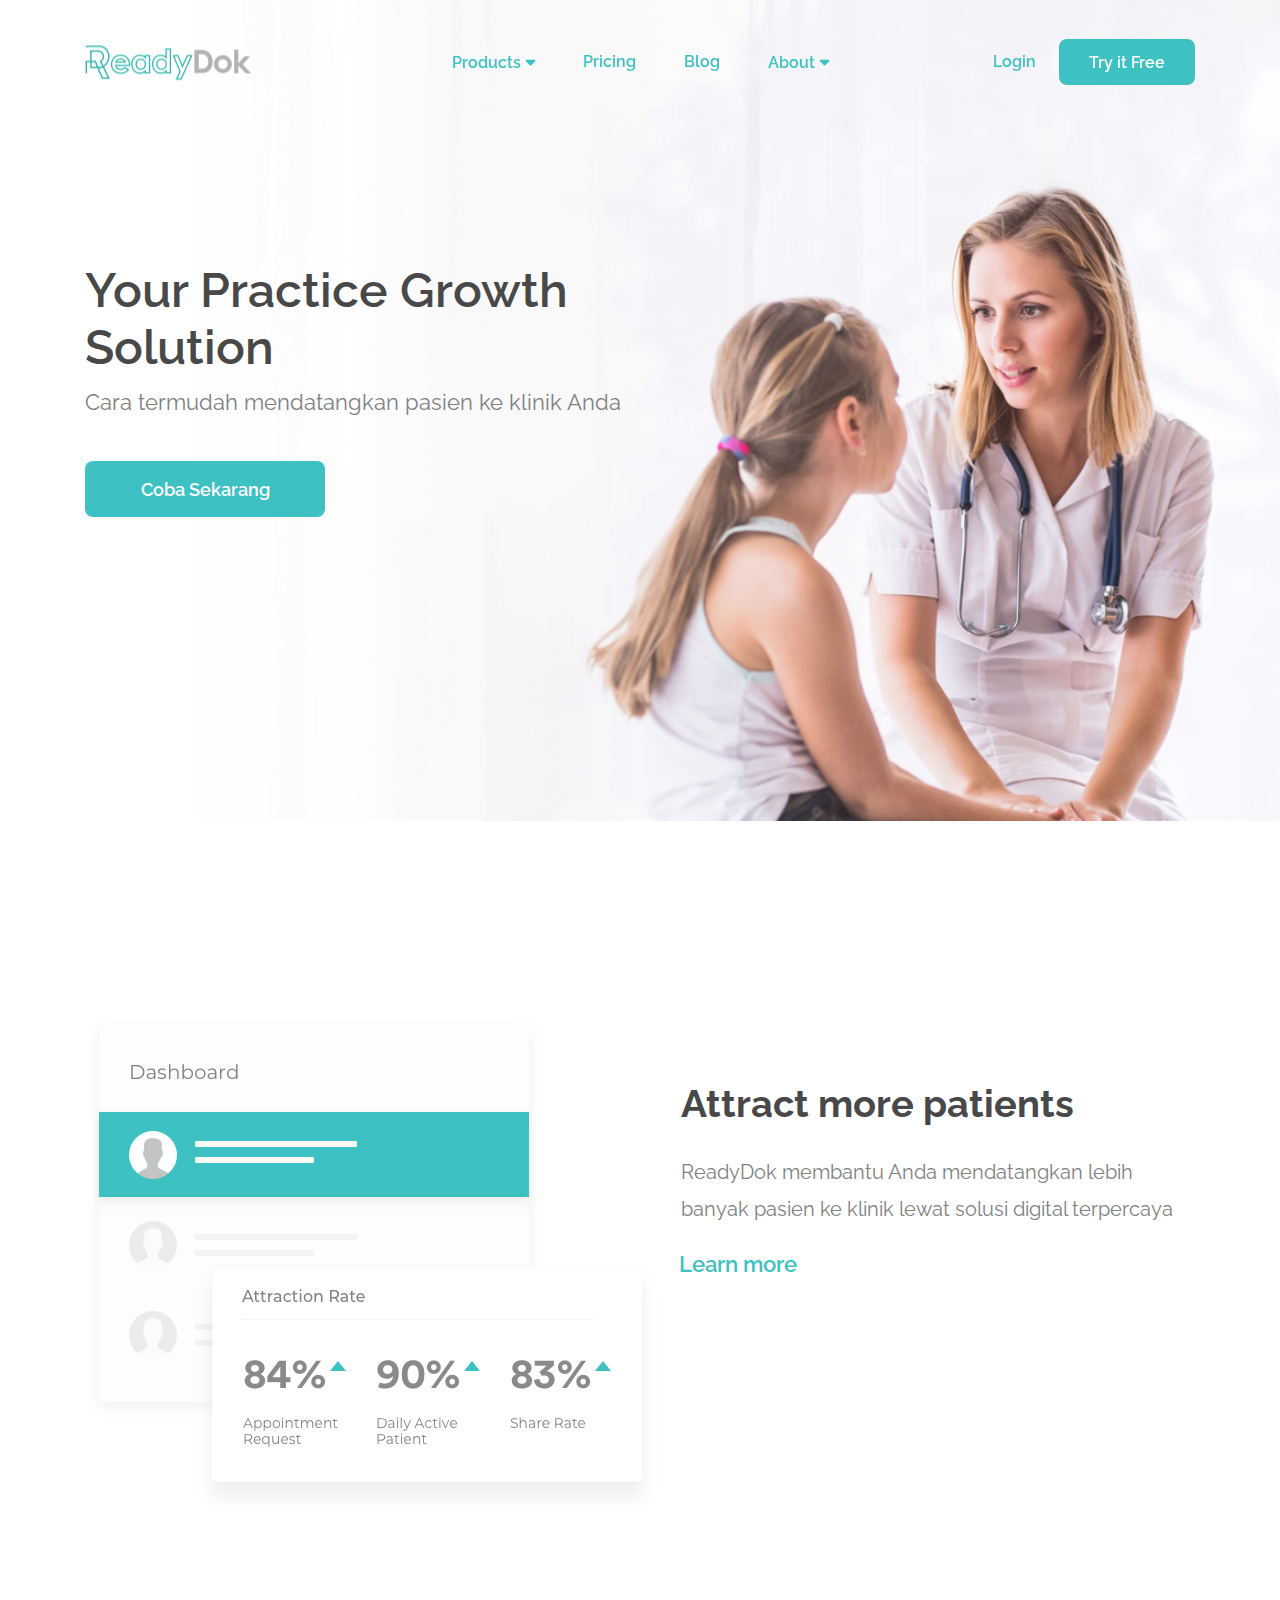
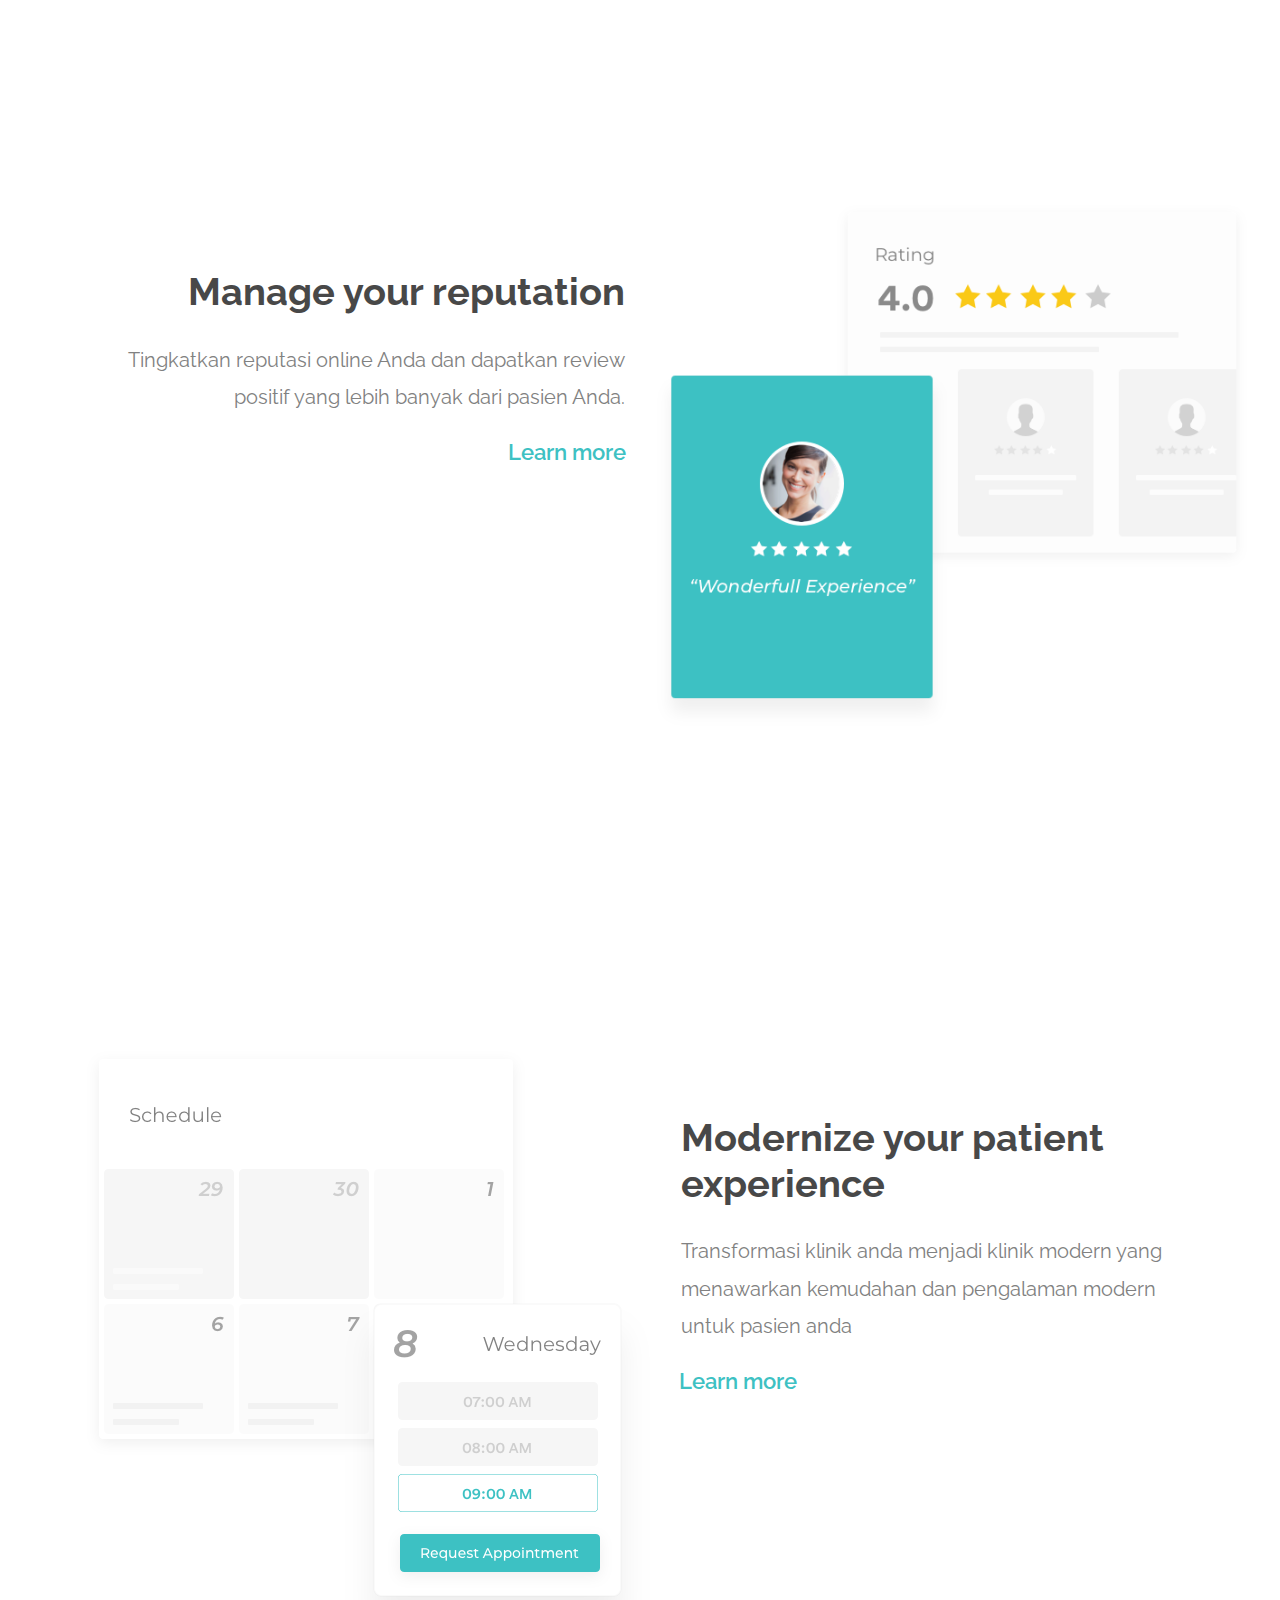
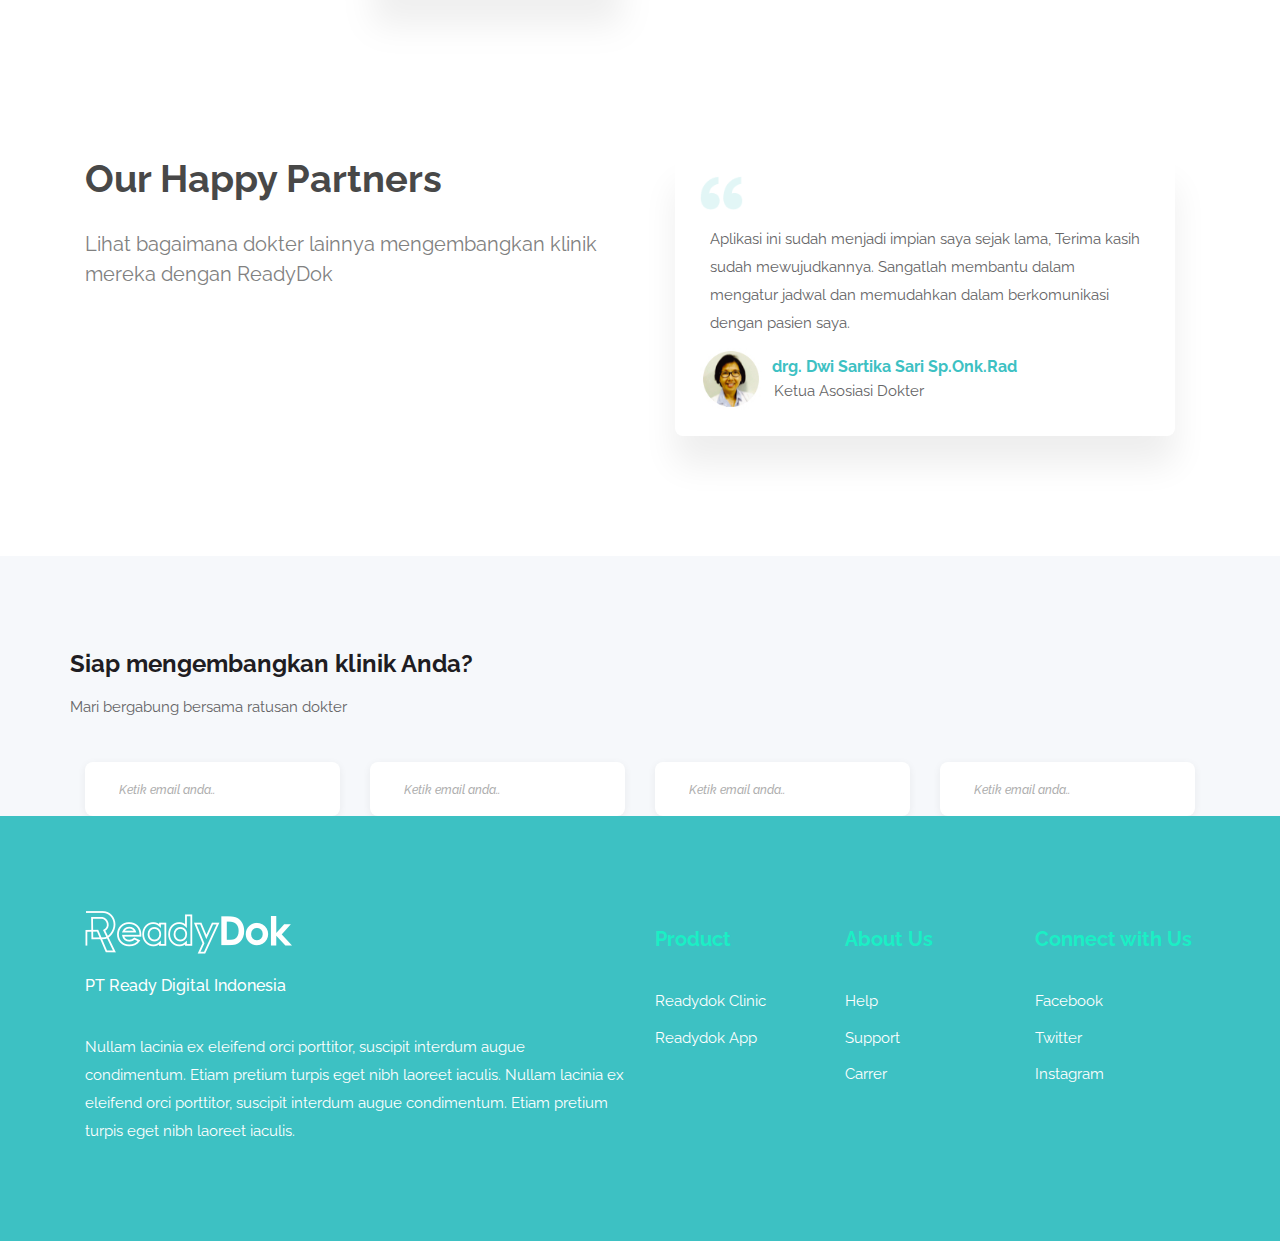
==== commit 14677437: "message section + fix responsive" ====
--- a/index.html
+++ b/index.html
@@ -4,13 +4,9 @@
 <title>Readydok - Your Practice Growth Solution</title>
 <meta charset="utf-8">
 <meta http-equiv="X-UA-Compatible" content="IE=edge">
-<meta name="description" content="HostSpace template project">
 <meta name="viewport" content="width=device-width, initial-scale=1">
 <link rel="stylesheet" type="text/css" href="styles/bootstrap-4.1.2/bootstrap.min.css">
 <link href="plugins/font-awesome-4.7.0/css/font-awesome.min.css" rel="stylesheet" type="text/css">
-<link rel="stylesheet" type="text/css" href="plugins/OwlCarousel2-2.2.1/owl.carousel.css">
-<link rel="stylesheet" type="text/css" href="plugins/OwlCarousel2-2.2.1/owl.theme.default.css">
-<link rel="stylesheet" type="text/css" href="plugins/OwlCarousel2-2.2.1/animate.css">
 <link rel="stylesheet" type="text/css" href="styles/main_styles.css">
 <link rel="stylesheet" type="text/css" href="styles/responsive.css">
 </head>
@@ -34,17 +30,17 @@
 										<div class="dropdown-body" style="height: 430px;">
 											<div class="row">
 												<div class="col-md-6">
-													<img class="productpic" src="https://dwdqz3611m4qq.cloudfront.net/products/One_Wave_Showcase_nav.png" alt="">
+													<img class="productpic" src="images\MacBookandiPhone.png" alt="">
 													<h3>Pengalaman terbaik dalam platform</h3>
 													<p>ReadyDok membantu Anda mendatangkan lebih banyak pasien ke klinik lewat solusi digital terpercaya</p>
-													<div class="linkdownload"><a class="btn btn-link " href="#">Jelajahi produk Readydok</a></div>
+													<div class="linkdownload"><a class="btn btn-link " href="underconstruction.html">Jelajahi produk Readydok</a></div>
 												</div>
 												<div class="col-md-6">
-													<a href="#" class="dropdown-item" >
+													<a href="underconstruction.html" class="dropdown-item" >
 														<div class="headline">Readydok Clinic</div>
 														<div class="description">Ini descnyaoashdokasnfpajf</div>
 													</a>
-													<a href="#" class="dropdown-item" >
+													<a href="underconstruction.html" class="dropdown-item" >
 														<div class="headline">Readydok App</div>
 														<div class="description">Ini descnyaoashdokasnfpajf</div>
 													</a>
@@ -53,15 +49,15 @@
 										</div>
 									</div>
 								</li>
-								<li><a href="#">Pricing</a></li>
-								<li><a href="#">Blog</a></li>
+								<li><a href="underconstruction.html">Pricing</a></li>
+								<li><a href="underconstruction.html">Blog</a></li>
 								<li class="has-dropdown">
-										<a href="index.html">About</a>
+										<a href="underconstruction.html">About</a>
 										<div class="dropdown">
 											<div class="dropdown-body">
 												<ul class="dropdown-list">
-													<li><a href=".html">Help</a></li>
-													<li><a href=".html">Support</a></li>
+													<li><a href="underconstruction.html">Help</a></li>
+													<li><a href="underconstruction.html">Support</a></li>
 												</ul>
 											</div>
 										</div>
@@ -115,7 +111,7 @@
 							<div class="home_title">Your Practice Growth Solution</div>
 							<div class="home_text">Cara termudah mendatangkan pasien ke klinik Anda</div>
 						</div>
-						<div class="getstarted log_reg_text"><a class="btn btn-secondary btn-lg" href="#">Coba Sekarang</a></div>
+						<div class="getstarted log_reg_text"><a class="btn btn-secondary btn-lg" href="underconstruction.html">Coba Sekarang</a></div>
 					</div>
 				</div>
 			</div>
@@ -254,24 +250,37 @@
 	<div class="choice">
 		<div class="container">
 			<div class="row row-lg-eq-height">
-				
+				<div class="choice_content">
+					<div class="section_title magic_fade_in"><h3>Siap mengembangkan klinik Anda?</h3></div>
+					<div class="choice_text">
+						<p>Mari bergabung bersama ratusan dokter</p>
+					</div>
+				</div>
+			</div>
+			<div class="row row-lg-eq-height">
 				<!-- Choice Image -->
-				<div class="col-lg-6 choice_col magic_fade_in">
-					<div class="choice_image"><img src="images/heine-gamma-32-acoustic-stethoscope.png" alt=""></div>
-				</div>
-
-				<!-- Choice Content -->
-				<div class="col-lg-6 choice_col magic_fade_in">
-					<div class="choice_content">
-						<div class="section_title magic_fade_in"><h3>Siap mengembangkan klinik Anda?</h3></div>
-						<div class="choice_text">
-							<p>Mari bergabung bersama ratusan dokter</p>
-						</div>
-						<form action="#" id="message_form" class="message_form">
-							<input type="text" class="message_input" placeholder="Ketik email anda..">
-							<button class="message_form_button">Daftar</button>
-						</form>
-					</div>
+				<div class="col-lg-3 choice_col magic_fade_in">
+					<form action="#" id="message_form" class="message_form">
+						<input type="text" class="message_input" placeholder="Ketik email anda..">
+					</form>
+				</div>
+
+				<div class="col-lg-3 choice_col magic_fade_in">
+					<form action="#" id="message_form" class="message_form">
+						<input type="text" class="message_input" placeholder="Ketik email anda..">
+					</form>
+				</div>
+
+				<div class="col-lg-3 choice_col magic_fade_in">
+					<form action="#" id="message_form" class="message_form">
+						<input type="text" class="message_input" placeholder="Ketik email anda..">
+					</form>
+				</div>
+
+				<div class="col-lg-3 choice_col magic_fade_in">
+					<form action="#" id="message_form" class="message_form">
+						<input type="text" class="message_input" placeholder="Ketik email anda..">
+					</form>
 				</div>
 			</div>
 		</div>
@@ -344,10 +353,7 @@
 <script src="js/jquery-3.2.1.min.js"></script>
 <script src="styles/bootstrap-4.1.2/popper.js"></script>
 <script src="styles/bootstrap-4.1.2/bootstrap.min.js"></script>
-<script src="plugins/greensock/TweenMax.min.js"></script>
-<script src="plugins/greensock/TimelineMax.min.js"></script>
 <script src="plugins/scrollmagic/ScrollMagic.min.js"></script>
-<script src="plugins/OwlCarousel2-2.2.1/owl.carousel.js"></script>
 <script src="plugins/easing/easing.js"></script>
 <script src="plugins/progressbar/progressbar.min.js"></script>
 <script src="plugins/parallax-js-master/parallax.min.js"></script>
--- a/styles/main_styles.css
+++ b/styles/main_styles.css
@@ -1210,7 +1210,7 @@
 .choice_content
 {
 	padding-top: 94px;
-	padding-bottom: 91px;
+	padding-bottom: 0px;
 }
 .choice_text
 {
@@ -1247,7 +1247,7 @@
 }
 .message_input
 {
-	width: 70%;
+	width: 100%;
 	height: 54px;
 	background: #FFFFFF;
 	border: none;
